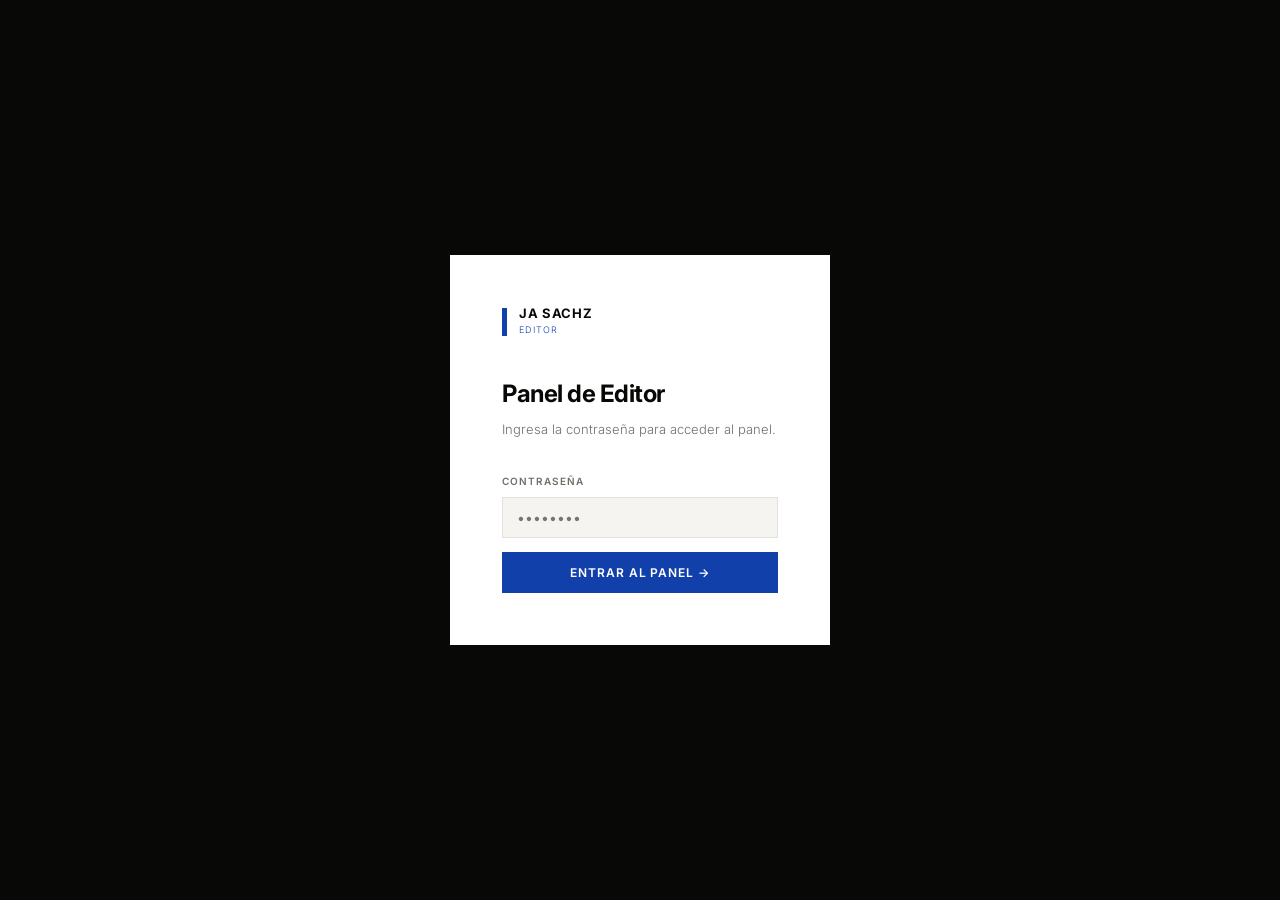
==== admin.html @ b1c32a7e "Fix pull-quote/excursus styles not applying: Quill's class attributor appends '-true' to the class n" ====
<!DOCTYPE html>
<html lang="es">
<head>
<meta charset="UTF-8"/>
<meta name="viewport" content="width=device-width, initial-scale=1.0"/>
<title>Editor — JA Sachz</title>
<link rel="icon" type="image/png" href="favicon.png"/>
<link rel="apple-touch-icon" href="favicon.png"/>
<link rel="preconnect" href="https://fonts.googleapis.com"/>
<link rel="preconnect" href="https://fonts.gstatic.com" crossorigin/>
<link href="https://fonts.googleapis.com/css2?family=Inter:wght@300;400;500;600;700;800&display=swap" rel="stylesheet"/>
<link href="https://cdn.quilljs.com/1.3.7/quill.snow.css" rel="stylesheet"/>
<style>
:root {
  --bg:#F5F4F0; --surface:#fff; --ink:#080806; --ink2:#2C2C28;
  --ink3:#706F68; --ink4:#AEADA6; --blue:#1240AB; --bluemid:#1A52CC;
  --bluepale:#EBF0FF; --amber:#D4820A; --amberpale:#FFF3DC;
  --red:#C41E3A; --rule:#E2E0D8; --ruled:#C8C6BC;
  --green:#1B7F3B; --greenpale:#E8F5E9;
}
*,*::before,*::after{box-sizing:border-box;margin:0;padding:0;}
body{background:var(--bg);color:var(--ink);font-family:'Inter','Arial',sans-serif;font-weight:300;line-height:1.65;overflow:hidden;height:100vh;}
.login-screen{position:fixed;inset:0;background:var(--ink);display:flex;align-items:center;justify-content:center;z-index:1000;}
.login-box{background:var(--surface);padding:52px;width:380px;}
.login-logo{display:flex;align-items:center;gap:12px;margin-bottom:36px;}
.login-lb{width:5px;height:28px;background:var(--blue);flex-shrink:0;}
.login-lm{font-weight:700;font-size:13px;letter-spacing:.05em;text-transform:uppercase;color:var(--ink);display:block;line-height:1;}
.login-ls{font-size:9px;letter-spacing:.14em;color:var(--blue);text-transform:uppercase;display:block;margin-top:3px;}
.login-h{font-size:24px;font-weight:700;letter-spacing:-.02em;margin-bottom:6px;}
.login-sub{font-size:13px;color:var(--ink3);margin-bottom:32px;}
.login-lbl{display:block;font-size:10px;font-weight:600;letter-spacing:.1em;text-transform:uppercase;color:var(--ink3);margin-bottom:8px;}
.login-inp{width:100%;padding:11px 14px;border:1px solid var(--rule);background:var(--bg);font-family:inherit;font-size:14px;color:var(--ink);outline:none;transition:border-color .2s;}
.login-inp:focus{border-color:var(--blue);background:var(--surface);}
.login-btn{width:100%;margin-top:14px;padding:13px;background:var(--blue);color:#fff;font-family:inherit;font-size:12px;font-weight:600;letter-spacing:.08em;text-transform:uppercase;border:none;cursor:pointer;transition:background .2s;}
.login-btn:hover{background:var(--bluemid);}
.login-err{color:var(--red);font-size:12px;margin-top:10px;display:none;}
.login-hint{font-size:11px;color:var(--ink4);margin-top:16px;text-align:center;}
nav{position:fixed;top:0;left:0;right:0;z-index:100;background:var(--surface);border-bottom:1px solid var(--rule);height:72px;display:flex;align-items:stretch;}
.nav-brand{display:flex;align-items:center;padding:0 20px;border-right:1px solid var(--rule);text-decoration:none;overflow:hidden;}
.nav-title{flex:1;display:flex;align-items:center;padding:0 24px;font-size:11px;font-weight:500;letter-spacing:.1em;text-transform:uppercase;color:var(--ink3);gap:10px;}
.nav-title::before{content:'';width:5px;height:5px;background:var(--amber);border-radius:50%;}
.nav-right{display:flex;align-items:center;padding:0 20px;gap:16px;border-left:1px solid var(--rule);}
.nav-back{font-size:11px;font-weight:500;letter-spacing:.06em;text-transform:uppercase;color:var(--ink3);text-decoration:none;transition:color .2s;}
.nav-back:hover{color:var(--blue);}
.app{display:flex;height:100vh;padding-top:72px;}
.sidebar{width:300px;flex-shrink:0;background:var(--surface);border-right:1px solid var(--rule);display:flex;flex-direction:column;overflow:hidden;transition:width .25s cubic-bezier(.16,1,.3,1);}
.sidebar.collapsed{width:0;border-right:none;}
.sidebar.collapsed *{opacity:0;pointer-events:none;}
.sb-toggle{display:flex;align-items:center;justify-content:center;width:28px;height:28px;border:1px solid var(--rule);background:var(--surface);cursor:pointer;font-size:13px;color:var(--ink3);transition:background .2s,color .2s;flex-shrink:0;border-radius:2px;}
.sb-toggle:hover{background:var(--bluepale);color:var(--blue);}
.sb-top{padding:16px 16px 0;border-bottom:1px solid var(--rule);}
.sb-new{width:100%;padding:10px;background:var(--blue);color:#fff;font-family:inherit;font-size:11px;font-weight:600;letter-spacing:.08em;text-transform:uppercase;border:none;cursor:pointer;transition:background .2s;margin-bottom:14px;}
.sb-new:hover{background:var(--bluemid);}
.sb-tabs{display:flex;margin-bottom:-1px;}
.sb-backfill{width:100%;margin-top:10px;padding:7px;background:transparent;color:var(--blue);font-family:inherit;font-size:10px;font-weight:600;letter-spacing:.07em;text-transform:uppercase;border:1px dashed var(--blue);cursor:pointer;transition:background .2s;}
.sb-tab{flex:1;padding:8px 0;font-size:10px;font-weight:600;letter-spacing:.06em;text-transform:uppercase;color:var(--ink4);background:none;border:none;border-bottom:2px solid transparent;cursor:pointer;transition:color .2s,border-color .2s;}
.sb-tab.on{color:var(--blue);border-color:var(--blue);}
.sb-list{flex:1;overflow-y:auto;padding:4px 0;}
.sb-empty{padding:40px 20px;text-align:center;font-size:12px;color:var(--ink4);line-height:1.7;}
.sb-empty strong{display:block;color:var(--ink3);margin-bottom:4px;}
.art-item{display:block;padding:12px 16px;border-bottom:1px solid var(--rule);cursor:pointer;transition:background .15s;border-left:3px solid transparent;}
.art-item:hover{background:var(--bg);}
.art-item.active{background:var(--bluepale);border-left-color:var(--blue);}
.ai-title{font-size:12px;font-weight:600;color:var(--ink);line-height:1.4;margin-bottom:6px;display:-webkit-box;-webkit-line-clamp:2;-webkit-box-orient:vertical;overflow:hidden;}
.ai-meta{display:flex;align-items:center;gap:6px;flex-wrap:wrap;}
.ai-disc{font-size:10px;color:var(--ink4);flex:1;min-width:0;overflow:hidden;text-overflow:ellipsis;white-space:nowrap;}
.ai-badge{font-size:9px;font-weight:600;letter-spacing:.06em;text-transform:uppercase;padding:2px 7px;flex-shrink:0;}
.ai-badge.pub{background:var(--greenpale);color:var(--green);}
.ai-badge.dra{background:var(--bg);color:var(--ink4);border:1px solid var(--rule);}
.editor-area{flex:1;overflow-y:auto;display:flex;flex-direction:column;}
.editor-empty{flex:1;display:flex;flex-direction:column;align-items:center;justify-content:center;color:var(--ink4);padding:40px;text-align:center;}
.editor-empty-icon{font-size:40px;margin-bottom:18px;opacity:.3;}
.editor-empty-t{font-size:17px;font-weight:700;color:var(--ink3);margin-bottom:8px;letter-spacing:-.01em;}
.editor-empty-d{font-size:13px;color:var(--ink4);max-width:300px;line-height:1.6;}
.editor-form{flex:1;display:flex;flex-direction:column;padding:36px 52px 0;max-width:860px;margin:0 auto;width:100%;}
.status-bar{display:flex;align-items:center;gap:10px;margin-bottom:28px;padding:10px 16px;background:var(--surface);border:1px solid var(--rule);}
.status-dot{width:7px;height:7px;border-radius:50%;flex-shrink:0;}
.status-dot.pub{background:var(--green);}
.status-dot.dra{background:var(--ink4);}
.status-txt{font-size:11px;font-weight:600;letter-spacing:.08em;text-transform:uppercase;color:var(--ink3);}
.status-date{font-size:11px;color:var(--ink4);margin-left:auto;}
.form-group{margin-bottom:18px;}
.form-label{display:block;font-size:10px;font-weight:600;letter-spacing:.1em;text-transform:uppercase;color:var(--ink3);margin-bottom:7px;}
.form-input{width:100%;padding:10px 14px;border:1px solid var(--rule);background:var(--bg);font-family:inherit;font-size:14px;color:var(--ink);outline:none;transition:border-color .2s,background .2s;}
.form-input:focus{border-color:var(--blue);background:var(--surface);}
.inp-title{font-size:24px;font-weight:700;padding:14px;letter-spacing:-.02em;}
.inp-subtitle{font-size:16px;}
.form-textarea{width:100%;padding:12px 14px;border:1px solid var(--rule);background:var(--bg);font-family:inherit;font-size:14px;color:var(--ink);outline:none;transition:border-color .2s,background .2s;resize:vertical;min-height:90px;line-height:1.65;}
.form-textarea:focus{border-color:var(--blue);background:var(--surface);}
.form-select{width:100%;padding:10px 14px;border:1px solid var(--rule);background:var(--bg);font-family:inherit;font-size:14px;color:var(--ink);outline:none;transition:border-color .2s;cursor:pointer;appearance:none;background-image:url("data:image/svg+xml,%3Csvg xmlns='http://www.w3.org/2000/svg' width='10' height='6' viewBox='0 0 10 6'%3E%3Cpath d='M1 1l4 4 4-4' stroke='%23AEADA6' stroke-width='1.5' fill='none' stroke-linecap='round'/%3E%3C/svg%3E");background-repeat:no-repeat;background-position:right 14px center;padding-right:36px;}
.form-select:focus{border-color:var(--blue);background-color:var(--surface);}
.form-row{display:grid;grid-template-columns:1fr 1fr;gap:14px;}
.form-row-3{display:grid;grid-template-columns:1fr 1fr 140px;gap:14px;}
.form-divider{height:1px;background:var(--rule);margin:24px 0;}
.form-sec-label{font-size:10px;font-weight:600;letter-spacing:.15em;text-transform:uppercase;color:var(--ink4);margin-bottom:14px;display:flex;align-items:center;gap:12px;}
.form-sec-label::after{content:'';flex:1;height:1px;background:var(--rule);}
.quill-wrap{border:1px solid var(--rule);background:var(--surface);}
.quill-wrap .ql-toolbar{border:none;border-bottom:1px solid var(--rule);background:var(--bg);position:sticky;top:0;z-index:10;}
.quill-wrap .ql-container{border:none;font-family:'Inter','Arial',sans-serif;}
.quill-wrap .ql-editor{min-height:380px;font-size:15px;line-height:1.75;padding:24px 28px;color:var(--ink);font-family:'Inter','Arial',sans-serif;font-weight:300;}
.quill-wrap .ql-editor.ql-blank::before{color:var(--ink4);font-style:normal;font-size:15px;}
.quill-wrap .ql-editor h2{font-size:20px;font-weight:700;margin:24px 0 12px;}
.quill-wrap .ql-editor h3{font-size:17px;font-weight:600;margin:20px 0 10px;}
.quill-wrap .ql-editor blockquote{border-left:3px solid var(--blue);padding:10px 18px;margin:20px 0;background:var(--bluepale);color:var(--ink2);font-style:italic;}
.quill-wrap .ql-editor a{color:var(--blue);}
.quill-wrap .ql-editor p{margin-bottom:10px;}
.quill-extra-tools{display:flex;align-items:center;gap:10px;flex-wrap:wrap;margin-bottom:10px;}
.qxt-btn{padding:8px 16px;background:transparent;color:#6B4E8B;font-family:inherit;font-size:11.5px;font-weight:600;letter-spacing:.04em;border:1px solid #6B4E8B;cursor:pointer;border-radius:3px;transition:all .2s;}
.qxt-btn:hover{background:#6B4E8B;color:#fff;}
.qxt-btn.is-active{background:#6B4E8B;color:#fff;}
.qxt-hint{font-size:11px;color:var(--ink4);}
.quill-wrap .ql-editor p.ql-pullquote-true{border-left:3px solid #C9A84C;background:#FBF6E8;padding:14px 20px;margin:18px 0 0;font-size:17px;font-style:italic;color:#1C1C1C;}
.quill-wrap .ql-editor p.ql-pullquote-true + p.ql-pullquote-true{border-top:none;margin-top:0;margin-bottom:18px;padding-top:0;font-size:12.5px;font-style:normal;font-weight:600;letter-spacing:.03em;color:#6B4E8B;opacity:.85;}
.quill-wrap .ql-editor p.ql-factbox-true{position:relative;border:1px solid #6B4E8B;border-top-width:2px;background:#F3EEF8;padding:32px 20px 16px;margin:22px 0;border-radius:4px;font-size:14.5px;line-height:1.7;color:#2B1F38;font-family:Georgia,serif;}
.quill-wrap .ql-editor p.ql-factbox-true::before{content:'θ Excursus';position:absolute;left:18px;top:9px;font-size:10.5px;font-weight:700;letter-spacing:.14em;text-transform:uppercase;color:#6B4E8B;font-family:Arial,sans-serif;}
.feat-check{display:flex;align-items:center;gap:10px;cursor:pointer;margin-top:14px;padding:12px 14px;border:1px solid var(--rule);background:var(--surface);}
.feat-check input{width:15px;height:15px;accent-color:var(--blue);cursor:pointer;flex-shrink:0;}
.feat-check-txt{font-size:12px;color:var(--ink3);line-height:1.4;}
.feat-check-txt strong{font-weight:600;color:var(--ink);display:block;}
.editor-actions{position:sticky;bottom:0;background:var(--surface);border-top:1px solid var(--rule);padding:14px 52px;display:flex;align-items:center;gap:10px;margin:24px -52px 0;}
.btn-pub{padding:10px 22px;background:var(--blue);color:#fff;font-family:inherit;font-size:11px;font-weight:600;letter-spacing:.08em;text-transform:uppercase;border:none;cursor:pointer;transition:background .2s;}
.btn-pub:hover{background:var(--bluemid);}
.btn-pub.is-pub{background:var(--green);}
.btn-pub.is-pub:hover{background:#156A30;}
.btn-pub:disabled,.btn-draft:disabled,.btn-del:disabled{opacity:.5;cursor:not-allowed;}
.btn-draft{padding:10px 22px;background:transparent;color:var(--ink2);font-family:inherit;font-size:11px;font-weight:600;letter-spacing:.08em;text-transform:uppercase;border:1px solid var(--rule);cursor:pointer;transition:all .2s;}
.btn-draft:hover{border-color:var(--blue);color:var(--blue);}
.btn-prev{padding:10px 22px;background:transparent;color:var(--ink3);font-family:inherit;font-size:11px;font-weight:500;letter-spacing:.06em;text-transform:uppercase;border:1px solid var(--rule);cursor:pointer;transition:all .2s;text-decoration:none;display:inline-flex;align-items:center;}
.btn-prev:hover{border-color:var(--ink3);color:var(--ink);}
.btn-del{padding:10px 22px;background:transparent;color:var(--red);font-family:inherit;font-size:11px;font-weight:600;letter-spacing:.06em;text-transform:uppercase;border:1px solid transparent;cursor:pointer;transition:all .2s;margin-left:auto;}
.btn-del:hover{border-color:var(--red);background:#FFF5F5;}
.btn-social{padding:10px 22px;background:transparent;color:#C4A96A;font-family:inherit;font-size:11px;font-weight:600;letter-spacing:.06em;text-transform:uppercase;border:1px solid #C4A96A;cursor:pointer;transition:all .2s;}
.btn-social:hover{background:#C4A96A;color:#111;}
/* social modal */
.social-overlay{position:fixed;inset:0;background:rgba(0,0,0,.7);z-index:2000;display:flex;align-items:center;justify-content:center;}
.social-modal{background:#1A1A1A;width:680px;max-width:96vw;max-height:90vh;overflow-y:auto;padding:36px;}
.social-modal h3{font-size:13px;font-weight:700;letter-spacing:.12em;text-transform:uppercase;color:#C4A96A;margin-bottom:24px;}
.social-formats{display:grid;grid-template-columns:1fr 1fr 1fr;gap:12px;margin-bottom:24px;}
.social-fmt{display:flex;flex-direction:column;align-items:center;gap:8px;padding:16px;border:1px solid #333;cursor:pointer;transition:border-color .2s;}
.social-fmt:hover{border-color:#C4A96A;}
.social-fmt-icon{width:48px;height:32px;background:#111;border:1px solid #444;display:flex;align-items:center;justify-content:center;font-size:9px;color:#888;letter-spacing:.05em;}
.social-fmt-icon.sq{width:32px;height:32px;}
.social-fmt-icon.st{width:18px;height:32px;}
.social-fmt-label{font-size:10px;font-weight:600;letter-spacing:.08em;text-transform:uppercase;color:#888;}
.social-preview{width:100%;aspect-ratio:1200/630;background:#111;margin-bottom:16px;position:relative;overflow:hidden;}
.social-preview canvas{width:100%;height:100%;}
.social-dl-row{display:flex;gap:10px;}
.social-dl{flex:1;padding:11px;background:#C4A96A;color:#111;font-family:inherit;font-size:11px;font-weight:700;letter-spacing:.08em;text-transform:uppercase;border:none;cursor:pointer;transition:background .2s;}
.social-dl:hover{background:#D4B97A;}
.social-close{padding:11px 22px;background:transparent;color:#888;font-family:inherit;font-size:11px;font-weight:600;letter-spacing:.06em;text-transform:uppercase;border:1px solid #333;cursor:pointer;transition:all .2s;}
.social-close:hover{border-color:#888;color:#fff;}
.toast{position:fixed;bottom:90px;left:50%;transform:translateX(-50%) translateY(10px);background:var(--ink2);color:#fff;padding:10px 22px;font-size:11px;font-weight:600;letter-spacing:.08em;text-transform:uppercase;opacity:0;transition:all .25s cubic-bezier(.16,1,.3,1);z-index:999;pointer-events:none;white-space:nowrap;}
.toast.show{opacity:1;transform:translateX(-50%) translateY(0);}
.toast.ok{background:var(--green);}
::-webkit-scrollbar{width:5px;}
::-webkit-scrollbar-track{background:transparent;}
::-webkit-scrollbar-thumb{background:var(--rule);}
</style>
</head>
<body>

<div class="login-screen" id="loginScreen">
  <div class="login-box">
    <div class="login-logo">
      <div class="login-lb"></div>
      <div><span class="login-lm">JA Sachz</span><span class="login-ls">Editor</span></div>
    </div>
    <h2 class="login-h">Panel de Editor</h2>
    <p class="login-sub">Ingresa la contraseña para acceder al panel.</p>
    <label class="login-lbl" for="passInp">Contraseña</label>
    <input class="login-inp" type="password" id="passInp" placeholder="••••••••" onkeydown="if(event.key==='Enter')doLogin()"/>
    <button class="login-btn" onclick="doLogin()">Entrar al Panel →</button>
    <div class="login-err" id="loginErr">Contraseña incorrecta. Intenta de nuevo.</div>
  </div>
</div>

<div id="mainApp" style="display:none;">
  <nav>
    <a class="nav-brand" href="index.html" style="font-family:'Inter','Arial',sans-serif;font-weight:700;font-size:18px;letter-spacing:-.01em;color:var(--ink);padding:0 24px;">
      JA Sachz
    </a>
    <div class="nav-title">Panel de Editor</div>
    <div class="nav-right">
      <button class="sb-toggle" id="sbToggle" onclick="toggleSidebar()" title="Mostrar/ocultar panel">☰</button>
      <a href="index.html" class="nav-back">← Ver sitio</a>
    </div>
  </nav>

  <div class="app">
    <div class="sidebar">
      <div class="sb-top">
        <button class="sb-new" onclick="newArticle()">+ Nuevo Artículo</button>
        <div class="sb-tabs">
          <button class="sb-tab on" onclick="filterList('all',this)">Todos</button>
          <button class="sb-tab" onclick="filterList('pub',this)">Publicados</button>
          <button class="sb-tab" onclick="filterList('dra',this)">Borradores</button>
        </div>
        <button class="sb-backfill" id="btnBackfill" onclick="backfillCodes()" title="Genera códigos para artículos que aún no tienen uno" style="display:none">Asignar IDs faltantes</button>
      </div>
      <div class="sb-list" id="artList"></div>
    </div>

    <div class="editor-area" id="editorArea">
      <div class="editor-empty" id="editorEmpty">
        <div class="editor-empty-icon">✦</div>
        <div class="editor-empty-t">Listo para escribir</div>
        <div class="editor-empty-d">Crea un nuevo artículo o selecciona uno de la lista para editarlo.</div>
      </div>

      <div class="editor-form" id="editorForm" style="display:none;">
        <div class="status-bar">
          <div class="status-dot dra" id="sDot"></div>
          <span class="status-txt" id="sTxt">Borrador</span>
          <span class="status-date" id="sDate"></span>
        </div>

        <div class="form-group">
          <label class="form-label">Título *</label>
          <input class="form-input inp-title" type="text" id="fTitle" placeholder="El título principal del artículo..."/>
        </div>
        <div class="form-group">
          <label class="form-label">Subtítulo / Bajada</label>
          <input class="form-input inp-subtitle" type="text" id="fSubtitle" placeholder="Una frase que acompaña y expande el título..."/>
        </div>

        <div class="form-row">
          <div class="form-group" style="margin-bottom:0">
            <label class="form-label">Autor</label>
            <input class="form-input" type="text" id="fAuthor" placeholder="Nombre del autor"/>
          </div>
          <div class="form-group" style="margin-bottom:0">
            <label class="form-label">Cargo / Institución</label>
            <input class="form-input" type="text" id="fAuthorTitle" placeholder="Ej. Escritor, JA Sachz"/>
          </div>
        </div>

        <div class="form-row-3" style="margin-top:14px;">
          <div class="form-group" style="margin-bottom:0">
            <label class="form-label">Categoría</label>
            <input class="form-input" type="text" id="fDisc" list="fDiscList" placeholder="Ej. Dogmática, Estoicismo, Bioética..."/>
            <datalist id="fDiscList"></datalist>
          </div>
          <div class="form-group" style="margin-bottom:0">
            <label class="form-label">Etiquetas</label>
            <input class="form-input" type="text" id="fTags" placeholder="Ej. Dios, Trinidad, Fe"/>
          </div>
          <div class="form-group" style="margin-bottom:0">
            <label class="form-label">Lectura</label>
            <input class="form-input" type="text" id="fTime" placeholder="Auto" readonly style="background:var(--bg);color:var(--ink3);cursor:default;" title="Se calcula automáticamente según el contenido"/>
          </div>
        </div>
        <div class="form-group" style="margin-top:10px;">
          <label class="form-label">Código de artículo</label>
          <input class="form-input" type="text" id="fCode" readonly
            style="background:var(--bg);color:var(--ink3);cursor:default;font-family:monospace;letter-spacing:.06em;font-size:12px;"
            placeholder="Se genera automáticamente al guardar"/>
        </div>

        <div class="form-group" style="margin-top:10px;">
          <label class="form-label">Imagen de portada (URL)</label>
          <input class="form-input" type="text" id="fCover" placeholder="https://..."/>
        </div>

        <div class="form-divider"></div>
        <div class="form-sec-label">Resumen / Abstract</div>
        <div class="form-group">
          <label class="form-label">Resumen</label>
          <textarea class="form-textarea" id="fAbstract" rows="4" placeholder="2-4 oraciones que capturan la esencia del artículo. Aparece en la portada y al inicio del artículo..."></textarea>
        </div>

        <div class="form-divider"></div>
        <div class="form-sec-label">Contenido del artículo</div>
        <div class="form-group">
          <div class="quill-extra-tools">
            <button type="button" class="qxt-btn" id="qxtQuoteBtn" onclick="applyPullQuote()">❝ Cita destacada</button>
            <button type="button" class="qxt-btn" id="qxtFactBtn" onclick="applyFactBox()">θ Excursus</button>
            <span class="qxt-hint">Selecciona el texto y, si quieres, la línea siguiente con el autor o la fuente, antes de pulsar.</span>
          </div>
          <div class="quill-wrap"><div id="quillEditor"></div></div>
        </div>

        <label class="feat-check">
          <input type="checkbox" id="fFeatured"/>
          <div class="feat-check-txt">
            <strong>Artículo destacado</strong>
            Aparece en la posición principal de la portada.
          </div>
        </label>

        <div class="editor-actions">
          <button class="btn-pub" id="btnPub" onclick="togglePublish()">Publicar artículo</button>
          <button class="btn-draft" onclick="saveDraft()">Guardar borrador</button>
          <a class="btn-prev" id="btnPrev" href="#" target="_blank">Ver artículo →</a>
          <button class="btn-social" onclick="openSocialModal()">Imagen social ↗</button>
          <button class="btn-del" onclick="deleteArticle()">Eliminar</button>
        </div>
      </div>
    </div>
  </div>
</div>

<div class="toast" id="toast"></div>

<!-- Social Image Modal -->
<div class="social-overlay" id="socialOverlay" style="display:none" onclick="if(event.target===this)closeSocialModal()">
  <div class="social-modal">
    <h3>Generar imagen para redes sociales</h3>
    <div class="social-formats">
      <div class="social-fmt" onclick="setSocialFmt('landscape')" id="fmt-landscape" style="border-color:#C4A96A">
        <div class="social-fmt-icon">1200×630</div>
        <div class="social-fmt-label">Twitter / OG</div>
      </div>
      <div class="social-fmt" onclick="setSocialFmt('square')" id="fmt-square">
        <div class="social-fmt-icon sq">1080×1080</div>
        <div class="social-fmt-label">Instagram</div>
      </div>
      <div class="social-fmt" onclick="setSocialFmt('story')" id="fmt-story">
        <div class="social-fmt-icon st">1080×1920</div>
        <div class="social-fmt-label">Stories</div>
      </div>
    </div>
    <canvas id="socialCanvas" style="width:100%;display:block;margin-bottom:16px;"></canvas>
    <div class="social-dl-row">
      <button class="social-dl" onclick="downloadSocial()">↓ Descargar imagen</button>
      <button class="social-close" onclick="closeSocialModal()">Cerrar</button>
    </div>
  </div>
</div>

<script src="https://cdn.quilljs.com/1.3.7/quill.min.js"></script>
<script>
const PASS   = 'As246810';
const SB_URL = 'https://xduylfmrmxqnbtpyyjvb.supabase.co';
const SB_KEY = 'sb_publishable_SySQb0TjyYmE8qZ8TD2CXw_z8rQG-65';
const HDR    = {'apikey':SB_KEY,'Authorization':'Bearer '+SB_KEY,'Content-Type':'application/json','Prefer':'return=minimal'};

// AUTH
function doLogin(){
  if(document.getElementById('passInp').value===PASS){
    sessionStorage.setItem('nit_ok','1');
    document.getElementById('loginScreen').style.display='none';
    document.getElementById('mainApp').style.display='block';
    initApp();
  } else {
    document.getElementById('loginErr').style.display='block';
    document.getElementById('passInp').value='';
    document.getElementById('passInp').focus();
  }
}
if(sessionStorage.getItem('nit_ok')==='1'){
  document.getElementById('loginScreen').style.display='none';
  document.getElementById('mainApp').style.display='block';
}

// SUPABASE
async function sbGetAll(){
  const r=await fetch(SB_URL+'/rest/v1/articles?order=updated_at.desc',{headers:HDR});
  if(!r.ok) throw new Error('Error '+r.status+': '+(await r.text()));
  return r.json();
}
async function sbInsert(row){
  const r=await fetch(SB_URL+'/rest/v1/articles',{method:'POST',headers:HDR,body:JSON.stringify(row)});
  if(!r.ok) throw new Error('Error '+r.status+': '+(await r.text()));
}
async function sbUpdate(id,row){
  const r=await fetch(SB_URL+'/rest/v1/articles?id=eq.'+encodeURIComponent(id),{method:'PATCH',headers:HDR,body:JSON.stringify(row)});
  if(!r.ok) throw new Error('Error '+r.status+': '+(await r.text()));
}
async function sbDelete(id){
  const r=await fetch(SB_URL+'/rest/v1/articles?id=eq.'+encodeURIComponent(id),{method:'DELETE',headers:HDR});
  if(!r.ok) throw new Error('Error '+r.status+': '+(await r.text()));
}

// DISCIPLINE → CODE (se genera a partir del texto libre, no de una lista fija)
function discCode(disc){
  if(!disc) return 'GN';
  const words=disc.trim().toUpperCase().normalize('NFD').replace(/[̀-ͯ]/g,'').split(/\s+/).filter(Boolean);
  if(words.length>=2) return (words[0][0]||'')+(words[1][0]||'');
  return (words[0]||'GN').slice(0,2).padEnd(2,'X');
}

function generateArticleCode(disc){
  const dc=discCode(disc);
  const year=new Date().getFullYear();
  const prefix=`JAS-${dc}-${year}-`;
  const nums=cache
    .filter(a=>a.articleCode&&a.articleCode.startsWith(prefix))
    .map(a=>parseInt(a.articleCode.slice(prefix.length),10))
    .filter(n=>!isNaN(n));
  const next=nums.length?Math.max(...nums)+1:1;
  return prefix+String(next).padStart(3,'0');
}

// MAPPING
function toDb(a){
  const row={id:a.id,title:a.title||null,subtitle:a.subtitle||null,abstract:a.abstract||null,
    author:a.author||null,author_title:a.authorTitle||null,discipline:a.discipline||null,
    tags:a.tags||[],read_time:a.readTime||null,content:a.content||null,
    article_code:a.articleCode||null,
    featured:!!a.featured,published:!!a.published,published_at:a.publishedAt||null,
    created_at:a.createdAt||new Date().toISOString(),updated_at:new Date().toISOString()};
  if(a.coverImage)row.cover_image=a.coverImage;  // solo si la columna existe y hay valor
  return row;
}
function fromDb(r){
  return{id:r.id,title:r.title||'',subtitle:r.subtitle||'',abstract:r.abstract||'',
    author:r.author||'',authorTitle:r.author_title||'',discipline:r.discipline||'',
    tags:r.tags||[],readTime:r.read_time||'',content:r.content||'',
    articleCode:r.article_code||'',coverImage:r.cover_image||'',
    featured:!!r.featured,published:!!r.published,publishedAt:r.published_at,
    createdAt:r.created_at,updatedAt:r.updated_at};
}

// STATE
let curId=null, curFilt='all', quill=null, cache=[];

// INIT
const Parchment=Quill.import('parchment');
const PullQuoteAttr=new Parchment.Attributor.Class('pullquote','ql-pullquote',{scope:Parchment.Scope.BLOCK});
const FactBoxAttr=new Parchment.Attributor.Class('factbox','ql-factbox',{scope:Parchment.Scope.BLOCK});
Quill.register(PullQuoteAttr,true);
Quill.register(FactBoxAttr,true);

async function initApp(){
  quill=new Quill('#quillEditor',{theme:'snow',
    placeholder:'Escribe el contenido completo del artículo aquí...',
    modules:{toolbar:[[{header:[2,3,4,false]}],['bold','italic','underline'],
      [{background:['#FCE588','#FFD6A5','#C9F2C7','#C9E4FF',false]}],
      ['blockquote'],[{list:'ordered'},{list:'bullet'}],['link'],['clean']]}});
  quill.on('text-change',()=>{
    const words=quill.getText().trim().split(/\s+/).filter(w=>w.length>0).length;
    const mins=Math.max(1,Math.round(words/200));
    document.getElementById('fTime').value=words<10?'':mins+' min lectura';
  });
  quill.on('selection-change',range=>{
    if(!range) return;
    const fmt=quill.getFormat(range);
    document.getElementById('qxtQuoteBtn').classList.toggle('is-active',!!fmt.pullquote);
    document.getElementById('qxtFactBtn').classList.toggle('is-active',!!fmt.factbox);
  });
  await reloadList();
}
function applyPullQuote(){
  const range=quill.getSelection(true);
  if(!range) return;
  const fmt=quill.getFormat(range);
  const turningOn=!fmt.pullquote;
  quill.formatLine(range.index,range.length||1,{pullquote:turningOn,factbox:false});
  document.getElementById('qxtQuoteBtn').classList.toggle('is-active',turningOn);
  document.getElementById('qxtFactBtn').classList.remove('is-active');
}
function applyFactBox(){
  const range=quill.getSelection(true);
  if(!range) return;
  const fmt=quill.getFormat(range);
  const turningOn=!fmt.factbox;
  quill.formatLine(range.index,range.length||1,{factbox:turningOn,pullquote:false});
  document.getElementById('qxtFactBtn').classList.toggle('is-active',turningOn);
  document.getElementById('qxtQuoteBtn').classList.remove('is-active');
}
if(sessionStorage.getItem('nit_ok')==='1') initApp();

// LIST
async function reloadList(){
  const el=document.getElementById('artList');
  el.innerHTML='<div class="sb-empty"><strong>Cargando...</strong></div>';
  try{cache=(await sbGetAll()).map(fromDb);renderList();}
  catch(e){el.innerHTML='<div class="sb-empty"><strong>Error de conexión</strong><br>'+esc(e.message)+'</div>';}
}
function renderList(){
  let arts=cache;
  if(curFilt==='pub') arts=arts.filter(a=>a.published);
  if(curFilt==='dra') arts=arts.filter(a=>!a.published);
  const el=document.getElementById('artList');
  // Show backfill button if any article is missing a code
  const hasMissing=cache.some(a=>!a.articleCode);
  const btn=document.getElementById('btnBackfill');
  if(btn) btn.style.display=hasMissing?'block':'none';
  if(!arts.length){
    el.innerHTML='<div class="sb-empty"><strong>Sin artículos'+(curFilt!=='all'?' aquí':'')+'</strong>'+(curFilt==='all'?'Crea tu primer artículo arriba.':'Cambia el filtro.')+'</div>';
    return;
  }
  el.innerHTML=arts.map(a=>'<div class="art-item'+(curId===a.id?' active':'')+'" onclick="loadArt(\''+esc(a.id)+'\')"><div class="ai-title">'+esc(a.title||'Sin título')+'</div><div class="ai-meta"><span class="ai-disc">'+esc(a.discipline||'Sin disciplina')+'</span><span class="ai-badge '+(a.published?'pub':'dra')+'">'+(a.published?'Publicado':'Borrador')+'</span></div></div>').join('');
  updateDiscList();
}
function updateDiscList(){
  const discs=[...new Set(cache.map(a=>a.discipline).filter(Boolean))].sort();
  document.getElementById('fDiscList').innerHTML=discs.map(d=>'<option value="'+esc(d)+'">').join('');
}
function filterList(f,btn){
  curFilt=f;
  document.querySelectorAll('.sb-tab').forEach(t=>t.classList.remove('on'));
  btn.classList.add('on');
  renderList();
}

// FORM
function newArticle(){
  curId=null;clearForm();
  document.getElementById('editorEmpty').style.display='none';
  document.getElementById('editorForm').style.display='flex';
  document.getElementById('editorForm').style.flexDirection='column';
  renderList();
  document.getElementById('editorArea').scrollTop=0;
  document.getElementById('fTitle').focus();
}
function clearForm(){
  ['fTitle','fSubtitle','fAuthor','fAuthorTitle','fTags','fTime','fCode','fCover','fAbstract'].forEach(id=>document.getElementById(id).value='');
  document.getElementById('fDisc').value='';
  document.getElementById('fFeatured').checked=false;
  if(quill) quill.setContents([],'silent');
  setStatus(false,null);
  document.getElementById('btnPub').textContent='Publicar artículo';
  document.getElementById('btnPub').classList.remove('is-pub');
  document.getElementById('btnPrev').href='#';
}
function loadArt(id){
  const a=cache.find(x=>x.id===id);if(!a)return;
  curId=id;
  document.getElementById('editorEmpty').style.display='none';
  document.getElementById('editorForm').style.display='flex';
  document.getElementById('editorForm').style.flexDirection='column';
  document.getElementById('fTitle').value=a.title;
  document.getElementById('fSubtitle').value=a.subtitle;
  document.getElementById('fAuthor').value=a.author;
  document.getElementById('fAuthorTitle').value=a.authorTitle;
  document.getElementById('fDisc').value=a.discipline;
  document.getElementById('fTags').value=(a.tags||[]).join(', ');
  document.getElementById('fTime').value=a.readTime;
  document.getElementById('fCode').value=a.articleCode||'';
  document.getElementById('fCover').value=a.coverImage||'';
  document.getElementById('fAbstract').value=a.abstract;
  document.getElementById('fFeatured').checked=a.featured;
  if(quill){
    const delta=quill.clipboard.convert(a.content||'');
    quill.setContents(delta,'silent');
  }
  setStatus(a.published,a.updatedAt);
  document.getElementById('btnPub').textContent=a.published?'✓ Publicado':'Publicar artículo';
  document.getElementById('btnPub').classList.toggle('is-pub',a.published);
  document.getElementById('btnPrev').href='article.html?id='+id;
  renderList();
  document.getElementById('editorArea').scrollTop=0;
}
function setStatus(pub,date){
  document.getElementById('sDot').className='status-dot '+(pub?'pub':'dra');
  document.getElementById('sTxt').textContent=pub?'Publicado':'Borrador';
  document.getElementById('sDate').textContent=date?'Guardado '+fmtDate(date):'';
}

// BUILD
function buildData(published,articleCode){
  const ex=cache.find(a=>a.id===curId);
  return{id:curId||genId(),
    title:document.getElementById('fTitle').value.trim(),
    subtitle:document.getElementById('fSubtitle').value.trim(),
    author:document.getElementById('fAuthor').value.trim(),
    authorTitle:document.getElementById('fAuthorTitle').value.trim(),
    discipline:document.getElementById('fDisc').value,
    tags:document.getElementById('fTags').value.split(',').map(t=>t.trim()).filter(Boolean),
    readTime:document.getElementById('fTime').value.trim(),
    coverImage:document.getElementById('fCover').value.trim(),
    abstract:document.getElementById('fAbstract').value.trim(),
    content:quill?quill.root.innerHTML:'',
    articleCode:ex?.articleCode||articleCode||null,
    featured:document.getElementById('fFeatured').checked,
    published:published,
    publishedAt:published?(ex?.publishedAt||new Date().toISOString()):null,
    createdAt:ex?.createdAt||new Date().toISOString(),
    updatedAt:new Date().toISOString()};
}

// SAVE DRAFT
async function saveDraft(){
  if(!validate())return;
  const ex=cache.find(a=>a.id===curId);
  let code=ex?.articleCode||null;
  if(!code) code=generateArticleCode(document.getElementById('fDisc').value);
  const art=buildData(ex?.published||false,code);
  const isNew=!curId;
  if(!curId) curId=art.id;
  setBusy(true);
  try{
    if(isNew) await sbInsert(toDb(art)); else await sbUpdate(art.id,toDb(art));
    updateCache(art);
    setStatus(art.published,art.updatedAt);
    document.getElementById('btnPrev').href='article.html?id='+curId;
    document.getElementById('fCode').value=art.articleCode||'';
    renderList();
    toast('Borrador guardado',true);
  }catch(e){toast('Error: '+e.message);}
  finally{setBusy(false);}
}

// PUBLISH
async function togglePublish(){
  if(!validate())return;
  if(!document.getElementById('fAbstract').value.trim()){
    if(!confirm('Este artículo no tiene resumen.\n¿Publicar de todas formas?')){
      document.getElementById('fAbstract').focus();return;
    }
  }
  const ex=cache.find(a=>a.id===curId);
  let code=ex?.articleCode||null;
  if(!code) code=generateArticleCode(document.getElementById('fDisc').value);
  const art=buildData(!(ex?.published||false),code);
  const isNew=!curId;
  if(!curId) curId=art.id;
  setBusy(true);
  try{
    if(isNew) await sbInsert(toDb(art)); else await sbUpdate(art.id,toDb(art));
    updateCache(art);
    setStatus(art.published,art.updatedAt);
    document.getElementById('btnPrev').href='article.html?id='+curId;
    document.getElementById('fCode').value=art.articleCode||'';
    document.getElementById('btnPub').textContent=art.published?'✓ Publicado':'Publicar artículo';
    document.getElementById('btnPub').classList.toggle('is-pub',art.published);
    toast(art.published?'¡Artículo publicado!':'Artículo despublicado',art.published);
    renderList();
  }catch(e){toast('Error: '+e.message);}
  finally{setBusy(false);}
}

// DELETE
async function deleteArticle(){
  if(!curId)return;
  const title=cache.find(a=>a.id===curId)?.title||'este artículo';
  if(!confirm('¿Eliminar "'+title+'"?\n\nEsta acción no se puede deshacer.'))return;
  setBusy(true);
  try{
    await sbDelete(curId);
    cache=cache.filter(a=>a.id!==curId);
    curId=null;
    document.getElementById('editorEmpty').style.display='flex';
    document.getElementById('editorForm').style.display='none';
    renderList();
    toast('Artículo eliminado');
  }catch(e){toast('Error: '+e.message);}
  setBusy(false);
}

// BACKFILL CODES
async function backfillCodes(){
  const missing=cache
    .filter(a=>!a.articleCode)
    .sort((a,b)=>new Date(a.createdAt)-new Date(b.createdAt));
  if(!missing.length){toast('Todos los artículos ya tienen código',true);return;}
  setBusy(true);
  let count=0;
  try{
    for(const a of missing){
      const code=generateArticleCode(a.discipline||'');
      a.articleCode=code; // update cache in-place so next iteration sees it
      await fetch(SB_URL+'/rest/v1/articles?id=eq.'+encodeURIComponent(a.id),
        {method:'PATCH',headers:HDR,body:JSON.stringify({article_code:code})});
      count++;
    }
    toast(count+' código(s) asignado(s)',true);
    renderList();
    if(curId){
      const cur=cache.find(a=>a.id===curId);
      if(cur) document.getElementById('fCode').value=cur.articleCode||'';
    }
  }catch(e){toast('Error: '+e.message);}
  finally{setBusy(false);}
}

// UTILS
function updateCache(art){
  const i=cache.findIndex(a=>a.id===art.id);
  if(i>=0) cache[i]=art; else cache.unshift(art);
}
function validate(){
  if(!document.getElementById('fTitle').value.trim()){
    toast('El artículo necesita un título');
    document.getElementById('fTitle').focus();
    return false;
  }
  return true;
}
function setBusy(on){
  document.querySelectorAll('.btn-pub,.btn-draft,.btn-del').forEach(b=>b.disabled=on);
}
function toast(msg,ok){
  const el=document.getElementById('toast');
  el.textContent=msg;
  el.className='toast show'+(ok?' ok':'');
  setTimeout(()=>el.className='toast',2800);
}
function toggleSidebar(){
  const sb=document.querySelector('.sidebar');
  const btn=document.getElementById('sbToggle');
  const collapsed=sb.classList.toggle('collapsed');
  btn.textContent=collapsed?'▶':'☰';
  btn.title=collapsed?'Mostrar panel':'Ocultar panel';
}
function esc(s){return String(s||'').replace(/&/g,'&amp;').replace(/</g,'&lt;').replace(/>/g,'&gt;').replace(/"/g,'&quot;');}
function genId(){return Date.now().toString(36)+Math.random().toString(36).slice(2,7);}
function fmtDate(iso){
  if(!iso)return'';
  try{return new Date(iso).toLocaleDateString('es-MX',{day:'numeric',month:'short',year:'2-digit'});}
  catch{return'';}
}

// SOCIAL IMAGE GENERATOR
let socialFmt='landscape';
const SOCIAL_SIZES={landscape:[1200,630],square:[1080,1080],story:[1080,1920]};

function openSocialModal(){
  if(!curId&&!document.getElementById('fTitle').value.trim()){toast('Escribe un título primero');return;}
  document.getElementById('socialOverlay').style.display='flex';
  setSocialFmt('landscape');
}
function closeSocialModal(){
  document.getElementById('socialOverlay').style.display='none';
}
function setSocialFmt(fmt){
  socialFmt=fmt;
  ['landscape','square','story'].forEach(f=>{
    document.getElementById('fmt-'+f).style.borderColor=f===fmt?'#C4A96A':'#333';
  });
  drawSocialCanvas();
}

function hashStr(s){
  let h=0;
  for(let i=0;i<s.length;i++){ h=(h*31+s.charCodeAt(i))|0; }
  return Math.abs(h);
}
const ACCENT_PALETTES=['#C4A96A','#8C6BAD','#4FA876','#5BA8C9','#D46A8C','#E0A458'];

function drawSocialCanvas(){
  const [W,H]=SOCIAL_SIZES[socialFmt];
  const canvas=document.getElementById('socialCanvas');
  canvas.width=W; canvas.height=H;
  const ctx=canvas.getContext('2d');

  const PAD=W*0.1;
  const isStory=socialFmt==='story';
  const title=document.getElementById('fTitle').value.trim()||'Sin título';
  const subtitle=document.getElementById('fSubtitle').value.trim()||'';
  const disc=document.getElementById('fDisc').value||'';
  const accent=ACCENT_PALETTES[hashStr(title)%ACCENT_PALETTES.length];

  // Background: off-white / cream
  ctx.fillStyle='#F7F4EE';
  ctx.fillRect(0,0,W,H);

  // Left accent border bar
  ctx.fillStyle=accent;
  ctx.fillRect(0,0,W*0.012,H);

  // Top margin rule (full width, after bar)
  ctx.fillStyle='#E0D9CC';
  ctx.fillRect(W*0.012,H*0.08,W-W*0.012,1);

  // — Discipline tag —
  const discY=H*(isStory?0.18:0.22);
  if(disc){
    const tagX=PAD+W*0.015;
    const tagFs=W*0.013;
    ctx.font=`700 ${tagFs}px Arial,sans-serif`;
    const tagW=ctx.measureText(disc.toUpperCase()).width+tagFs*1.4;
    // tag box
    ctx.fillStyle=accent;
    ctx.fillRect(tagX-tagFs*0.7, discY-tagFs*1.1, tagW, tagFs*1.7);
    ctx.fillStyle='#fff';
    ctx.font=`700 ${tagFs}px Arial,sans-serif`;
    ctx.fillText(disc.toUpperCase(), tagX, discY);
  }

  // — Title —
  const titleFs=W*(isStory?0.072:0.065);
  const titleY=H*(isStory?0.30:0.36)+(disc?0:-(H*0.06));
  ctx.fillStyle='#111111';
  ctx.font=`800 ${titleFs}px Georgia,serif`;
  const titleLines=wrapTextLines(ctx,title,W-PAD*2-W*0.015,4);
  titleLines.forEach((line,i)=>ctx.fillText(line,PAD+W*0.015,titleY+i*titleFs*1.28));

  // "By JA Sachz" byline under title
  const bylineFs=W*0.016;
  const bylineY=titleY+titleLines.length*titleFs*1.28+bylineFs*1.4;
  ctx.fillStyle=accent;
  ctx.font=`400 ${bylineFs}px Arial,sans-serif`;
  ctx.fillText('By JA Sachz', PAD+W*0.015, bylineY);

  // Accent rule under byline
  const ruleY=bylineY+bylineFs*1.1;
  ctx.fillStyle=accent;
  ctx.fillRect(PAD+W*0.015, ruleY, W*0.07, 3);

  // — Subtitle —
  if(subtitle){
    const subFs=W*(isStory?0.028:0.024);
    const subY=ruleY+subFs*2.2;
    ctx.fillStyle='#555550';
    ctx.font=`300 ${subFs}px Georgia,serif`;
    const subLines=wrapTextLines(ctx,subtitle,W-PAD*2-W*0.015,3);
    subLines.forEach((line,i)=>ctx.fillText(line,PAD+W*0.015,subY+i*subFs*1.55));
  }

  // — Bottom section —
  // Thin rule above footer
  ctx.fillStyle='#E0D9CC';
  ctx.fillRect(W*0.012,H*0.88,W-W*0.012,1);

  // Brand name left
  const brandFs=W*0.016;
  ctx.fillStyle='#111111';
  ctx.font=`700 ${brandFs}px Arial,sans-serif`;
  ctx.fillText('NOUSCIENCE THEOLOGY', PAD+W*0.015, H*0.88+H*0.065);

  // Domain right-aligned
  ctx.fillStyle='#AEADA6';
  ctx.font=`400 ${brandFs*0.82}px Arial,sans-serif`;
  ctx.textAlign='right';
  ctx.fillText('nouscience.org', W-PAD*0.6, H*0.88+H*0.065);
  ctx.textAlign='left';
}

function wrapTextLines(ctx, text, maxW, maxLines){
  const words=text.split(' ');
  const lines=[];
  let line='';
  for(const word of words){
    const test=line?line+' '+word:word;
    if(ctx.measureText(test).width>maxW&&line){
      lines.push(line);
      line=word;
      if(lines.length>=maxLines-1){
        // remaining words go into last line, truncated
        const rest=words.slice(words.indexOf(word)+1);
        line=word+(rest.length?' …':'');
        break;
      }
    } else { line=test; }
  }
  if(line) lines.push(line);
  return lines;
}

function downloadSocial(){
  drawSocialCanvas();
  const canvas=document.getElementById('socialCanvas');
  const title=(document.getElementById('fTitle').value.trim()||'post').replace(/\s+/g,'-').toLowerCase().slice(0,40);
  const link=document.createElement('a');
  link.download=`animi-regnum-${title}-${socialFmt}.png`;
  link.href=canvas.toDataURL('image/png');
  link.click();
}
</script>
</body>
</html>
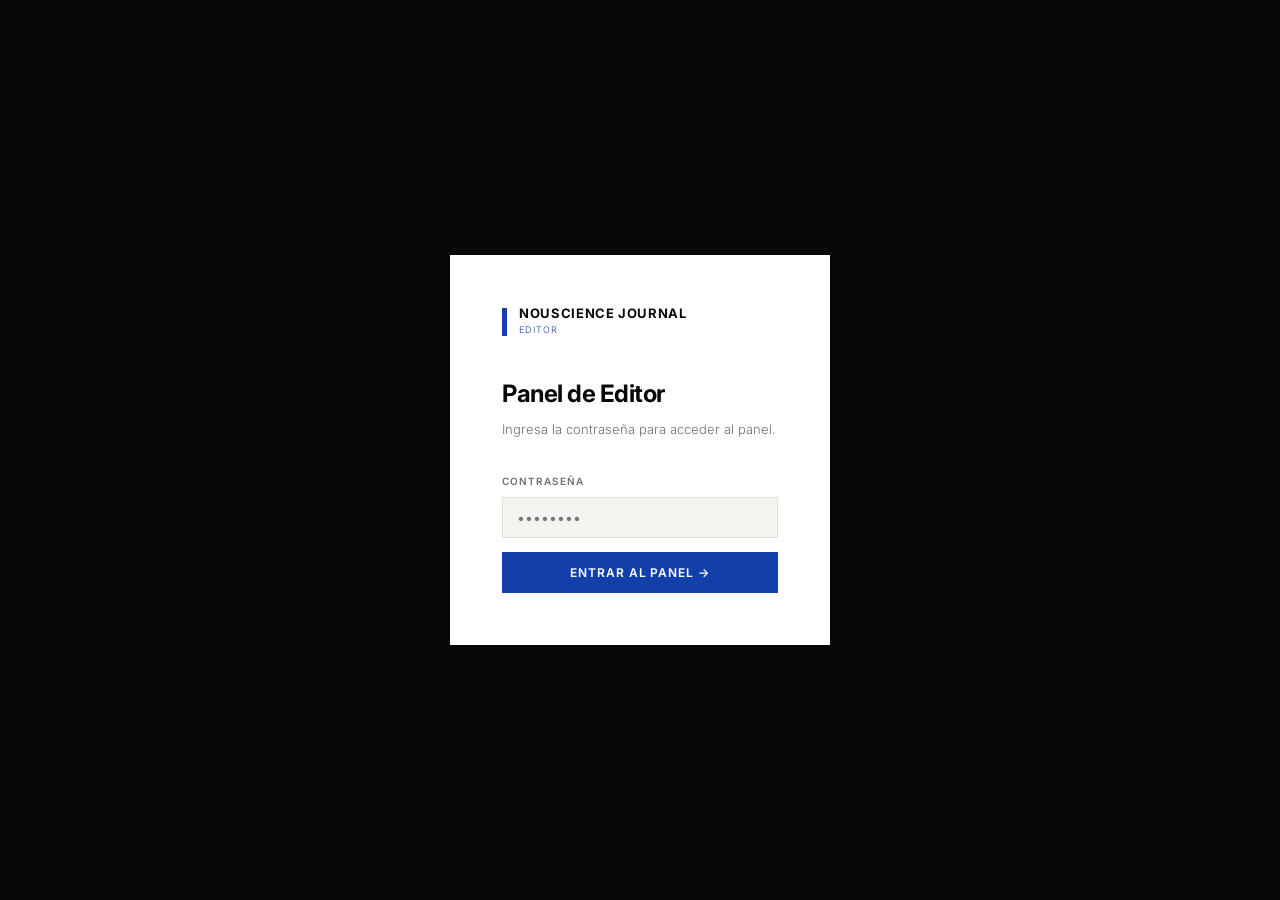
==== commit 708cd17c: "Rebrand to Nouscience Journal with editorial-modern redesign - Replace all Nouscience Theology brand" ====
--- a/admin.html
+++ b/admin.html
@@ -3,7 +3,7 @@
 <head>
 <meta charset="UTF-8"/>
 <meta name="viewport" content="width=device-width, initial-scale=1.0"/>
-<title>Editor — JA Sachz</title>
+<title>Editor — Nouscience Journal</title>
 <link rel="icon" type="image/png" href="favicon.png"/>
 <link rel="apple-touch-icon" href="favicon.png"/>
 <link rel="preconnect" href="https://fonts.googleapis.com"/>
@@ -111,8 +111,11 @@
 .qxt-hint{font-size:11px;color:var(--ink4);}
 .quill-wrap .ql-editor p.ql-pullquote-true{border-left:3px solid #C9A84C;background:#FBF6E8;padding:14px 20px;margin:18px 0 0;font-size:17px;font-style:italic;color:#1C1C1C;}
 .quill-wrap .ql-editor p.ql-pullquote-true + p.ql-pullquote-true{border-top:none;margin-top:0;margin-bottom:18px;padding-top:0;font-size:12.5px;font-style:normal;font-weight:600;letter-spacing:.03em;color:#6B4E8B;opacity:.85;}
-.quill-wrap .ql-editor p.ql-factbox-true{position:relative;border:1px solid #6B4E8B;border-top-width:2px;background:#F3EEF8;padding:32px 20px 16px;margin:22px 0;border-radius:4px;font-size:14.5px;line-height:1.7;color:#2B1F38;font-family:Georgia,serif;}
+.quill-wrap .ql-editor p.ql-factbox-true{position:relative;border-left:1px solid #6B4E8B;border-right:1px solid #6B4E8B;border-top:2px solid #6B4E8B;background:#F3EEF8;padding:32px 20px 6px;margin:22px 0 0;border-radius:4px 4px 0 0;font-size:14.5px;line-height:1.7;color:#6B4E8B;font-weight:700;font-family:Georgia,serif;}
 .quill-wrap .ql-editor p.ql-factbox-true::before{content:'θ Excursus';position:absolute;left:18px;top:9px;font-size:10.5px;font-weight:700;letter-spacing:.14em;text-transform:uppercase;color:#6B4E8B;font-family:Arial,sans-serif;}
+.quill-wrap .ql-editor p.ql-factbox-true + p.ql-factbox-true{border-top:none;border-radius:0;padding-top:6px;margin-top:0;color:#2B1F38;font-weight:400;}
+.quill-wrap .ql-editor p.ql-factbox-true + p.ql-factbox-true::before{content:none;}
+.quill-wrap .ql-editor p.ql-factbox-true:not(:has(+ p.ql-factbox-true)){border-bottom:1px solid #6B4E8B;border-bottom-left-radius:4px;border-bottom-right-radius:4px;padding-bottom:16px;margin-bottom:22px;}
 .feat-check{display:flex;align-items:center;gap:10px;cursor:pointer;margin-top:14px;padding:12px 14px;border:1px solid var(--rule);background:var(--surface);}
 .feat-check input{width:15px;height:15px;accent-color:var(--blue);cursor:pointer;flex-shrink:0;}
 .feat-check-txt{font-size:12px;color:var(--ink3);line-height:1.4;}
@@ -163,7 +166,7 @@
   <div class="login-box">
     <div class="login-logo">
       <div class="login-lb"></div>
-      <div><span class="login-lm">JA Sachz</span><span class="login-ls">Editor</span></div>
+      <div><span class="login-lm">Nouscience Journal</span><span class="login-ls">Editor</span></div>
     </div>
     <h2 class="login-h">Panel de Editor</h2>
     <p class="login-sub">Ingresa la contraseña para acceder al panel.</p>
@@ -177,7 +180,7 @@
 <div id="mainApp" style="display:none;">
   <nav>
     <a class="nav-brand" href="index.html" style="font-family:'Inter','Arial',sans-serif;font-weight:700;font-size:18px;letter-spacing:-.01em;color:var(--ink);padding:0 24px;">
-      JA Sachz
+      Nouscience Journal
     </a>
     <div class="nav-title">Panel de Editor</div>
     <div class="nav-right">
@@ -230,16 +233,23 @@
           </div>
           <div class="form-group" style="margin-bottom:0">
             <label class="form-label">Cargo / Institución</label>
-            <input class="form-input" type="text" id="fAuthorTitle" placeholder="Ej. Escritor, JA Sachz"/>
+            <input class="form-input" type="text" id="fAuthorTitle" placeholder="Ej. Profesor, Universidad de Salamanca"/>
           </div>
         </div>
 
-        <div class="form-row-3" style="margin-top:14px;">
+        <div class="form-row" style="margin-top:14px;">
           <div class="form-group" style="margin-bottom:0">
             <label class="form-label">Categoría</label>
-            <input class="form-input" type="text" id="fDisc" list="fDiscList" placeholder="Ej. Dogmática, Estoicismo, Bioética..."/>
-            <datalist id="fDiscList"></datalist>
+            <input class="form-input" type="text" id="fCategory" list="fCategoryList" placeholder="Ej. Filosofía, Ciencia, Tecnología..."/>
+            <datalist id="fCategoryList"></datalist>
           </div>
+          <div class="form-group" style="margin-bottom:0">
+            <label class="form-label">Subcategoría</label>
+            <input class="form-input" type="text" id="fSubcategory" list="fSubcategoryList" placeholder="Ej. Ética, Epistemología, IA..."/>
+            <datalist id="fSubcategoryList"></datalist>
+          </div>
+        </div>
+        <div class="form-row-3" style="margin-top:14px;">
           <div class="form-group" style="margin-bottom:0">
             <label class="form-label">Etiquetas</label>
             <input class="form-input" type="text" id="fTags" placeholder="Ej. Dios, Trinidad, Fe"/>
@@ -248,6 +258,7 @@
             <label class="form-label">Lectura</label>
             <input class="form-input" type="text" id="fTime" placeholder="Auto" readonly style="background:var(--bg);color:var(--ink3);cursor:default;" title="Se calcula automáticamente según el contenido"/>
           </div>
+          <div class="form-group" style="margin-bottom:0"></div>
         </div>
         <div class="form-group" style="margin-top:10px;">
           <label class="form-label">Código de artículo</label>
@@ -371,18 +382,18 @@
   if(!r.ok) throw new Error('Error '+r.status+': '+(await r.text()));
 }
 
-// DISCIPLINE → CODE (se genera a partir del texto libre, no de una lista fija)
-function discCode(disc){
-  if(!disc) return 'GN';
-  const words=disc.trim().toUpperCase().normalize('NFD').replace(/[̀-ͯ]/g,'').split(/\s+/).filter(Boolean);
+// CATEGORÍA → CÓDIGO (se genera a partir del texto libre, no de una lista fija)
+function discCode(cat){
+  if(!cat) return 'GN';
+  const words=cat.trim().toUpperCase().normalize('NFD').replace(/[̀-ͯ]/g,'').split(/\s+/).filter(Boolean);
   if(words.length>=2) return (words[0][0]||'')+(words[1][0]||'');
   return (words[0]||'GN').slice(0,2).padEnd(2,'X');
 }
 
-function generateArticleCode(disc){
-  const dc=discCode(disc);
+function generateArticleCode(cat){
+  const dc=discCode(cat);
   const year=new Date().getFullYear();
-  const prefix=`JAS-${dc}-${year}-`;
+  const prefix=`NJ-${dc}-${year}-`;
   const nums=cache
     .filter(a=>a.articleCode&&a.articleCode.startsWith(prefix))
     .map(a=>parseInt(a.articleCode.slice(prefix.length),10))
@@ -394,7 +405,11 @@
 // MAPPING
 function toDb(a){
   const row={id:a.id,title:a.title||null,subtitle:a.subtitle||null,abstract:a.abstract||null,
-    author:a.author||null,author_title:a.authorTitle||null,discipline:a.discipline||null,
+    author:a.author||null,author_title:a.authorTitle||null,
+    // NOTE: requires the `category`/`subcategory` columns added by
+    // /tmp/sql/category_subcategory.sql — until that migration is run in
+    // Supabase, saving will fail because these columns don't exist yet.
+    category:a.category||null,subcategory:a.subcategory||null,discipline:a.category||null,
     tags:a.tags||[],read_time:a.readTime||null,content:a.content||null,
     article_code:a.articleCode||null,
     featured:!!a.featured,published:!!a.published,published_at:a.publishedAt||null,
@@ -404,7 +419,8 @@
 }
 function fromDb(r){
   return{id:r.id,title:r.title||'',subtitle:r.subtitle||'',abstract:r.abstract||'',
-    author:r.author||'',authorTitle:r.author_title||'',discipline:r.discipline||'',
+    author:r.author||'',authorTitle:r.author_title||'',
+    category:r.category||r.discipline||'',subcategory:r.subcategory||'',
     tags:r.tags||[],readTime:r.read_time||'',content:r.content||'',
     articleCode:r.article_code||'',coverImage:r.cover_image||'',
     featured:!!r.featured,published:!!r.published,publishedAt:r.published_at,
@@ -416,8 +432,8 @@
 
 // INIT
 const Parchment=Quill.import('parchment');
-const PullQuoteAttr=new Parchment.Attributor.Class('pullquote','ql-pullquote',{scope:Parchment.Scope.BLOCK});
-const FactBoxAttr=new Parchment.Attributor.Class('factbox','ql-factbox',{scope:Parchment.Scope.BLOCK});
+const PullQuoteAttr=new Parchment.Attributor.Class('pullquote','ql-pullquote',{scope:Parchment.Scope.BLOCK,whitelist:['true']});
+const FactBoxAttr=new Parchment.Attributor.Class('factbox','ql-factbox',{scope:Parchment.Scope.BLOCK,whitelist:['true']});
 Quill.register(PullQuoteAttr,true);
 Quill.register(FactBoxAttr,true);
 
@@ -434,10 +450,15 @@
   });
   quill.on('selection-change',range=>{
     if(!range) return;
-    const fmt=quill.getFormat(range);
-    document.getElementById('qxtQuoteBtn').classList.toggle('is-active',!!fmt.pullquote);
-    document.getElementById('qxtFactBtn').classList.toggle('is-active',!!fmt.factbox);
+    setTimeout(()=>{
+      try{
+        const fmt=quill.getFormat(range);
+        document.getElementById('qxtQuoteBtn').classList.toggle('is-active',!!fmt.pullquote);
+        document.getElementById('qxtFactBtn').classList.toggle('is-active',!!fmt.factbox);
+      }catch(e){}
+    },0);
   });
+  document.getElementById('fCategory').addEventListener('input',updateSubcatList);
   await reloadList();
 }
 function applyPullQuote(){
@@ -480,12 +501,23 @@
     el.innerHTML='<div class="sb-empty"><strong>Sin artículos'+(curFilt!=='all'?' aquí':'')+'</strong>'+(curFilt==='all'?'Crea tu primer artículo arriba.':'Cambia el filtro.')+'</div>';
     return;
   }
-  el.innerHTML=arts.map(a=>'<div class="art-item'+(curId===a.id?' active':'')+'" onclick="loadArt(\''+esc(a.id)+'\')"><div class="ai-title">'+esc(a.title||'Sin título')+'</div><div class="ai-meta"><span class="ai-disc">'+esc(a.discipline||'Sin disciplina')+'</span><span class="ai-badge '+(a.published?'pub':'dra')+'">'+(a.published?'Publicado':'Borrador')+'</span></div></div>').join('');
+  el.innerHTML=arts.map(a=>'<div class="art-item'+(curId===a.id?' active':'')+'" onclick="loadArt(\''+esc(a.id)+'\')"><div class="ai-title">'+esc(a.title||'Sin título')+'</div><div class="ai-meta"><span class="ai-disc">'+esc([a.category,a.subcategory].filter(Boolean).join(' › ')||'Sin categoría')+'</span><span class="ai-badge '+(a.published?'pub':'dra')+'">'+(a.published?'Publicado':'Borrador')+'</span></div></div>').join('');
   updateDiscList();
 }
 function updateDiscList(){
-  const discs=[...new Set(cache.map(a=>a.discipline).filter(Boolean))].sort();
-  document.getElementById('fDiscList').innerHTML=discs.map(d=>'<option value="'+esc(d)+'">').join('');
+  const cats=[...new Set(cache.map(a=>a.category).filter(Boolean))].sort();
+  document.getElementById('fCategoryList').innerHTML=cats.map(c=>'<option value="'+esc(c)+'">').join('');
+  updateSubcatList();
+}
+function updateSubcatList(){
+  const curCat=(document.getElementById('fCategory').value||'').trim().toLowerCase();
+  let subs;
+  if(curCat){
+    subs=[...new Set(cache.filter(a=>(a.category||'').trim().toLowerCase()===curCat).map(a=>a.subcategory).filter(Boolean))].sort();
+  }else{
+    subs=[...new Set(cache.map(a=>a.subcategory).filter(Boolean))].sort();
+  }
+  document.getElementById('fSubcategoryList').innerHTML=subs.map(s=>'<option value="'+esc(s)+'">').join('');
 }
 function filterList(f,btn){
   curFilt=f;
@@ -506,7 +538,8 @@
 }
 function clearForm(){
   ['fTitle','fSubtitle','fAuthor','fAuthorTitle','fTags','fTime','fCode','fCover','fAbstract'].forEach(id=>document.getElementById(id).value='');
-  document.getElementById('fDisc').value='';
+  document.getElementById('fCategory').value='';
+  document.getElementById('fSubcategory').value='';
   document.getElementById('fFeatured').checked=false;
   if(quill) quill.setContents([],'silent');
   setStatus(false,null);
@@ -524,7 +557,8 @@
   document.getElementById('fSubtitle').value=a.subtitle;
   document.getElementById('fAuthor').value=a.author;
   document.getElementById('fAuthorTitle').value=a.authorTitle;
-  document.getElementById('fDisc').value=a.discipline;
+  document.getElementById('fCategory').value=a.category;
+  document.getElementById('fSubcategory').value=a.subcategory;
   document.getElementById('fTags').value=(a.tags||[]).join(', ');
   document.getElementById('fTime').value=a.readTime;
   document.getElementById('fCode').value=a.articleCode||'';
@@ -540,6 +574,7 @@
   document.getElementById('btnPub').classList.toggle('is-pub',a.published);
   document.getElementById('btnPrev').href='article.html?id='+id;
   renderList();
+  updateSubcatList();
   document.getElementById('editorArea').scrollTop=0;
 }
 function setStatus(pub,date){
@@ -556,7 +591,8 @@
     subtitle:document.getElementById('fSubtitle').value.trim(),
     author:document.getElementById('fAuthor').value.trim(),
     authorTitle:document.getElementById('fAuthorTitle').value.trim(),
-    discipline:document.getElementById('fDisc').value,
+    category:document.getElementById('fCategory').value.trim(),
+    subcategory:document.getElementById('fSubcategory').value.trim(),
     tags:document.getElementById('fTags').value.split(',').map(t=>t.trim()).filter(Boolean),
     readTime:document.getElementById('fTime').value.trim(),
     coverImage:document.getElementById('fCover').value.trim(),
@@ -575,7 +611,7 @@
   if(!validate())return;
   const ex=cache.find(a=>a.id===curId);
   let code=ex?.articleCode||null;
-  if(!code) code=generateArticleCode(document.getElementById('fDisc').value);
+  if(!code) code=generateArticleCode(document.getElementById('fCategory').value);
   const art=buildData(ex?.published||false,code);
   const isNew=!curId;
   if(!curId) curId=art.id;
@@ -602,7 +638,7 @@
   }
   const ex=cache.find(a=>a.id===curId);
   let code=ex?.articleCode||null;
-  if(!code) code=generateArticleCode(document.getElementById('fDisc').value);
+  if(!code) code=generateArticleCode(document.getElementById('fCategory').value);
   const art=buildData(!(ex?.published||false),code);
   const isNew=!curId;
   if(!curId) curId=art.id;
@@ -649,7 +685,7 @@
   let count=0;
   try{
     for(const a of missing){
-      const code=generateArticleCode(a.discipline||'');
+      const code=generateArticleCode(a.category||'');
       a.articleCode=code; // update cache in-place so next iteration sees it
       await fetch(SB_URL+'/rest/v1/articles?id=eq.'+encodeURIComponent(a.id),
         {method:'PATCH',headers:HDR,body:JSON.stringify({article_code:code})});
@@ -739,7 +775,7 @@
   const isStory=socialFmt==='story';
   const title=document.getElementById('fTitle').value.trim()||'Sin título';
   const subtitle=document.getElementById('fSubtitle').value.trim()||'';
-  const disc=document.getElementById('fDisc').value||'';
+  const disc=document.getElementById('fCategory').value||'';
   const accent=ACCENT_PALETTES[hashStr(title)%ACCENT_PALETTES.length];
 
   // Background: off-white / cream
@@ -777,15 +813,8 @@
   const titleLines=wrapTextLines(ctx,title,W-PAD*2-W*0.015,4);
   titleLines.forEach((line,i)=>ctx.fillText(line,PAD+W*0.015,titleY+i*titleFs*1.28));
 
-  // "By JA Sachz" byline under title
-  const bylineFs=W*0.016;
-  const bylineY=titleY+titleLines.length*titleFs*1.28+bylineFs*1.4;
-  ctx.fillStyle=accent;
-  ctx.font=`400 ${bylineFs}px Arial,sans-serif`;
-  ctx.fillText('By JA Sachz', PAD+W*0.015, bylineY);
-
-  // Accent rule under byline
-  const ruleY=bylineY+bylineFs*1.1;
+  // Accent rule under title (no byline — institutional/anonymous voice)
+  const ruleY=titleY+titleLines.length*titleFs*1.28+W*0.022;
   ctx.fillStyle=accent;
   ctx.fillRect(PAD+W*0.015, ruleY, W*0.07, 3);
 
@@ -808,7 +837,7 @@
   const brandFs=W*0.016;
   ctx.fillStyle='#111111';
   ctx.font=`700 ${brandFs}px Arial,sans-serif`;
-  ctx.fillText('NOUSCIENCE THEOLOGY', PAD+W*0.015, H*0.88+H*0.065);
+  ctx.fillText('NOUSCIENCE JOURNAL', PAD+W*0.015, H*0.88+H*0.065);
 
   // Domain right-aligned
   ctx.fillStyle='#AEADA6';
@@ -844,7 +873,7 @@
   const canvas=document.getElementById('socialCanvas');
   const title=(document.getElementById('fTitle').value.trim()||'post').replace(/\s+/g,'-').toLowerCase().slice(0,40);
   const link=document.createElement('a');
-  link.download=`animi-regnum-${title}-${socialFmt}.png`;
+  link.download=`nouscience-journal-${title}-${socialFmt}.png`;
   link.href=canvas.toDataURL('image/png');
   link.click();
 }
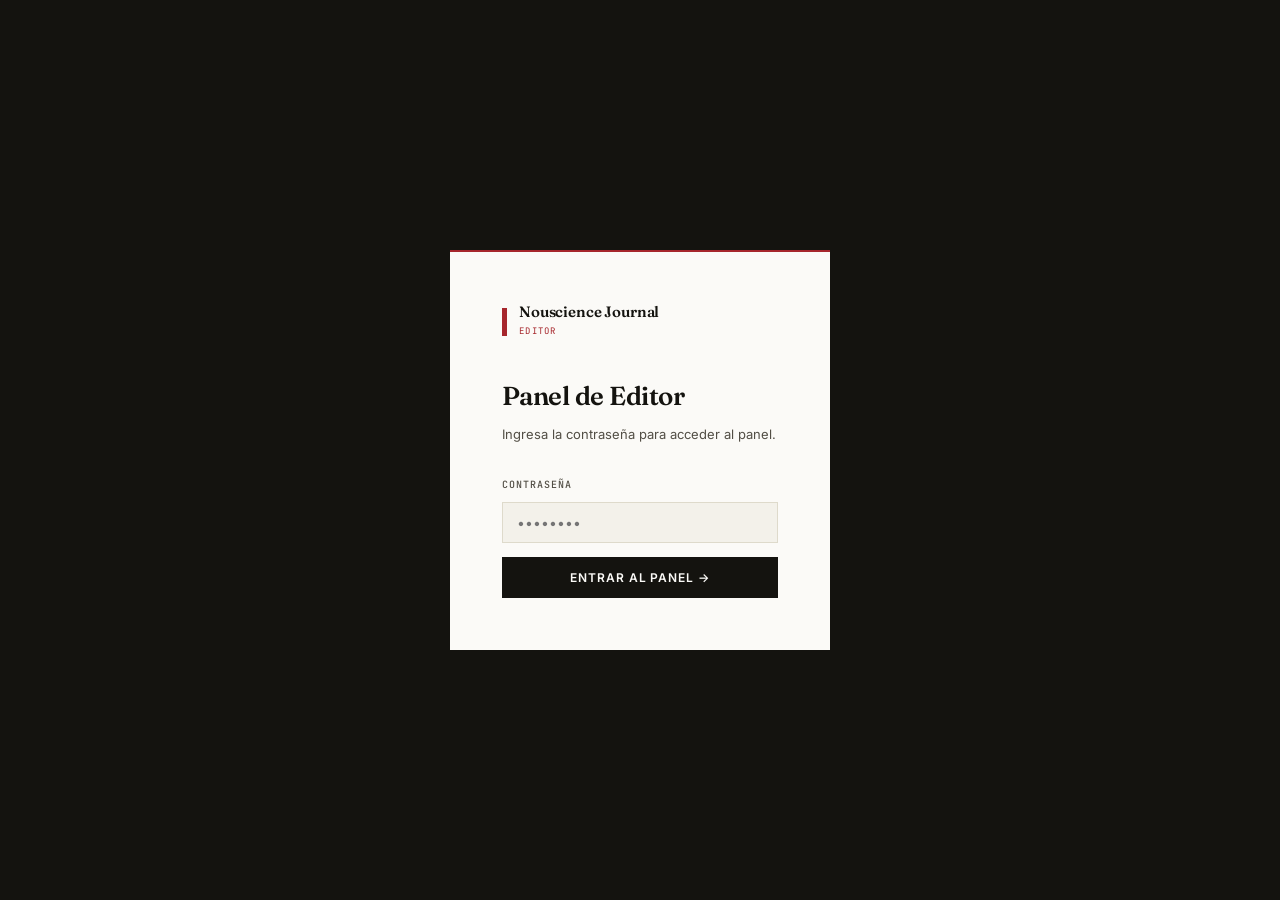
==== commit 71fac7ba: "Redesign admin editor to match Nouscience Journal visual identity and reduce IA complexity - Apply p" ====
--- a/admin.html
+++ b/admin.html
@@ -8,156 +8,212 @@
 <link rel="apple-touch-icon" href="favicon.png"/>
 <link rel="preconnect" href="https://fonts.googleapis.com"/>
 <link rel="preconnect" href="https://fonts.gstatic.com" crossorigin/>
-<link href="https://fonts.googleapis.com/css2?family=Inter:wght@300;400;500;600;700;800&display=swap" rel="stylesheet"/>
+<link href="https://fonts.googleapis.com/css2?family=Inter:wght@300;400;500;600;700;800&family=Fraunces:opsz,wght@9..144,400;9..144,500;9..144,600&family=JetBrains+Mono:wght@400;500;600&display=swap" rel="stylesheet"/>
 <link href="https://cdn.quilljs.com/1.3.7/quill.snow.css" rel="stylesheet"/>
 <style>
+/* ============================================================
+   ADMIN — "back office" of Nouscience Journal. Same visual system
+   as the public site (paper/ink/crimson, Fraunces/Inter/Mono,
+   hairline rules, 8px baseline) but optimized for a working tool:
+   clear sections, demoted meta fields, prominent primary actions.
+   ============================================================ */
 :root {
-  --bg:#F5F4F0; --surface:#fff; --ink:#080806; --ink2:#2C2C28;
-  --ink3:#706F68; --ink4:#AEADA6; --blue:#1240AB; --bluemid:#1A52CC;
-  --bluepale:#EBF0FF; --amber:#D4820A; --amberpale:#FFF3DC;
-  --red:#C41E3A; --rule:#E2E0D8; --ruled:#C8C6BC;
+  --paper:#FBFAF7; --paper-dim:#F3F1EA; --ink:#14130F; --ink-soft:#524E45; --ink-faint:#9A9385;
+  --line:#DEDACB; --line-soft:#EAE6D9; --white:#fff;
+  --accent:#A6262C; --accent-deep:#7E1A1F; --accent-pale:#F3E3E0;
   --green:#1B7F3B; --greenpale:#E8F5E9;
+  --u:8px;
+  /* legacy aliases kept so any un-migrated rule below still resolves */
+  --bg:var(--paper-dim); --surface:var(--white); --ink2:var(--ink); --ink3:var(--ink-soft); --ink4:var(--ink-faint);
+  --blue:var(--accent); --bluemid:var(--accent-deep); --bluepale:var(--accent-pale);
+  --amber:var(--accent); --amberpale:var(--accent-pale); --red:var(--accent);
+  --rule:var(--line); --ruled:var(--line-soft);
 }
 *,*::before,*::after{box-sizing:border-box;margin:0;padding:0;}
-body{background:var(--bg);color:var(--ink);font-family:'Inter','Arial',sans-serif;font-weight:300;line-height:1.65;overflow:hidden;height:100vh;}
+body{background:var(--paper-dim);color:var(--ink);font-family:'Inter',-apple-system,sans-serif;font-weight:400;line-height:1.65;overflow:hidden;height:100vh;}
+.mono{font-family:'JetBrains Mono',monospace;}
 .login-screen{position:fixed;inset:0;background:var(--ink);display:flex;align-items:center;justify-content:center;z-index:1000;}
-.login-box{background:var(--surface);padding:52px;width:380px;}
+.login-box{background:var(--paper);padding:52px;width:380px;border-top:2px solid var(--accent);}
 .login-logo{display:flex;align-items:center;gap:12px;margin-bottom:36px;}
-.login-lb{width:5px;height:28px;background:var(--blue);flex-shrink:0;}
-.login-lm{font-weight:700;font-size:13px;letter-spacing:.05em;text-transform:uppercase;color:var(--ink);display:block;line-height:1;}
-.login-ls{font-size:9px;letter-spacing:.14em;color:var(--blue);text-transform:uppercase;display:block;margin-top:3px;}
-.login-h{font-size:24px;font-weight:700;letter-spacing:-.02em;margin-bottom:6px;}
-.login-sub{font-size:13px;color:var(--ink3);margin-bottom:32px;}
-.login-lbl{display:block;font-size:10px;font-weight:600;letter-spacing:.1em;text-transform:uppercase;color:var(--ink3);margin-bottom:8px;}
-.login-inp{width:100%;padding:11px 14px;border:1px solid var(--rule);background:var(--bg);font-family:inherit;font-size:14px;color:var(--ink);outline:none;transition:border-color .2s;}
-.login-inp:focus{border-color:var(--blue);background:var(--surface);}
-.login-btn{width:100%;margin-top:14px;padding:13px;background:var(--blue);color:#fff;font-family:inherit;font-size:12px;font-weight:600;letter-spacing:.08em;text-transform:uppercase;border:none;cursor:pointer;transition:background .2s;}
-.login-btn:hover{background:var(--bluemid);}
-.login-err{color:var(--red);font-size:12px;margin-top:10px;display:none;}
-.login-hint{font-size:11px;color:var(--ink4);margin-top:16px;text-align:center;}
-nav{position:fixed;top:0;left:0;right:0;z-index:100;background:var(--surface);border-bottom:1px solid var(--rule);height:72px;display:flex;align-items:stretch;}
-.nav-brand{display:flex;align-items:center;padding:0 20px;border-right:1px solid var(--rule);text-decoration:none;overflow:hidden;}
-.nav-title{flex:1;display:flex;align-items:center;padding:0 24px;font-size:11px;font-weight:500;letter-spacing:.1em;text-transform:uppercase;color:var(--ink3);gap:10px;}
-.nav-title::before{content:'';width:5px;height:5px;background:var(--amber);border-radius:50%;}
-.nav-right{display:flex;align-items:center;padding:0 20px;gap:16px;border-left:1px solid var(--rule);}
-.nav-back{font-size:11px;font-weight:500;letter-spacing:.06em;text-transform:uppercase;color:var(--ink3);text-decoration:none;transition:color .2s;}
-.nav-back:hover{color:var(--blue);}
-.app{display:flex;height:100vh;padding-top:72px;}
-.sidebar{width:300px;flex-shrink:0;background:var(--surface);border-right:1px solid var(--rule);display:flex;flex-direction:column;overflow:hidden;transition:width .25s cubic-bezier(.16,1,.3,1);}
+.login-lb{width:5px;height:28px;background:var(--accent);flex-shrink:0;}
+.login-lm{font-family:'Fraunces',serif;font-weight:600;font-size:15px;letter-spacing:-.01em;color:var(--ink);display:block;line-height:1;}
+.login-ls{font-family:'JetBrains Mono',monospace;font-size:9px;letter-spacing:.14em;color:var(--accent);text-transform:uppercase;display:block;margin-top:5px;}
+.login-h{font-family:'Fraunces',serif;font-size:26px;font-weight:600;letter-spacing:-.02em;margin-bottom:6px;}
+.login-sub{font-size:13px;color:var(--ink-soft);margin-bottom:32px;}
+.login-lbl{display:block;font-family:'JetBrains Mono',monospace;font-size:10px;font-weight:500;letter-spacing:.1em;text-transform:uppercase;color:var(--ink-soft);margin-bottom:8px;}
+.login-inp{width:100%;padding:11px 14px;border:1px solid var(--line);background:var(--paper-dim);font-family:'Inter',sans-serif;font-size:14px;color:var(--ink);outline:none;transition:border-color .2s;}
+.login-inp:focus{border-color:var(--accent);background:var(--white);}
+.login-btn{width:100%;margin-top:14px;padding:13px;background:var(--ink);color:var(--paper);font-family:'Inter',sans-serif;font-size:12px;font-weight:600;letter-spacing:.08em;text-transform:uppercase;border:none;cursor:pointer;transition:background .2s;}
+.login-btn:hover{background:var(--accent);}
+.login-err{color:var(--accent);font-size:12px;margin-top:10px;display:none;}
+.login-hint{font-size:11px;color:var(--ink-faint);margin-top:16px;text-align:center;}
+nav{position:fixed;top:0;left:0;right:0;z-index:100;background:var(--paper);border-bottom:1.5px solid var(--ink);height:64px;display:flex;align-items:stretch;}
+.nav-brand{display:flex;align-items:center;padding:0 22px;border-right:1px solid var(--line);text-decoration:none;overflow:hidden;font-family:'Fraunces',serif!important;font-weight:600!important;font-size:17px!important;letter-spacing:-.01em!important;color:var(--ink)!important;}
+.nav-title{flex:1;display:flex;align-items:center;padding:0 24px;font-family:'JetBrains Mono',monospace;font-size:10.5px;font-weight:500;letter-spacing:.1em;text-transform:uppercase;color:var(--ink-soft);gap:10px;}
+.nav-title::before{content:'';width:5px;height:5px;background:var(--accent);border-radius:50%;}
+.nav-right{display:flex;align-items:center;padding:0 18px;gap:14px;border-left:1px solid var(--line);}
+.nav-back{font-family:'Inter',sans-serif;font-size:11px;font-weight:500;letter-spacing:.06em;text-transform:uppercase;color:var(--ink-soft);text-decoration:none;transition:color .2s;}
+.nav-back:hover{color:var(--accent);}
+.app{display:flex;height:100vh;padding-top:64px;}
+.sidebar{width:300px;flex-shrink:0;background:var(--paper);border-right:1px solid var(--line);display:flex;flex-direction:column;overflow:hidden;transition:width .25s cubic-bezier(.16,1,.3,1);}
 .sidebar.collapsed{width:0;border-right:none;}
 .sidebar.collapsed *{opacity:0;pointer-events:none;}
-.sb-toggle{display:flex;align-items:center;justify-content:center;width:28px;height:28px;border:1px solid var(--rule);background:var(--surface);cursor:pointer;font-size:13px;color:var(--ink3);transition:background .2s,color .2s;flex-shrink:0;border-radius:2px;}
-.sb-toggle:hover{background:var(--bluepale);color:var(--blue);}
-.sb-top{padding:16px 16px 0;border-bottom:1px solid var(--rule);}
-.sb-new{width:100%;padding:10px;background:var(--blue);color:#fff;font-family:inherit;font-size:11px;font-weight:600;letter-spacing:.08em;text-transform:uppercase;border:none;cursor:pointer;transition:background .2s;margin-bottom:14px;}
-.sb-new:hover{background:var(--bluemid);}
+.sb-toggle{display:flex;align-items:center;justify-content:center;width:28px;height:28px;border:1px solid var(--line);background:var(--paper);cursor:pointer;font-size:13px;color:var(--ink-soft);transition:background .2s,color .2s;flex-shrink:0;}
+.sb-toggle:hover{background:var(--accent-pale);color:var(--accent);}
+.sb-top{padding:16px 16px 0;border-bottom:1px solid var(--line);}
+.sb-new{width:100%;padding:11px;background:var(--ink);color:var(--paper);font-family:'Inter',sans-serif;font-size:11px;font-weight:600;letter-spacing:.08em;text-transform:uppercase;border:none;cursor:pointer;transition:background .2s;margin-bottom:14px;}
+.sb-new:hover{background:var(--accent);}
 .sb-tabs{display:flex;margin-bottom:-1px;}
-.sb-backfill{width:100%;margin-top:10px;padding:7px;background:transparent;color:var(--blue);font-family:inherit;font-size:10px;font-weight:600;letter-spacing:.07em;text-transform:uppercase;border:1px dashed var(--blue);cursor:pointer;transition:background .2s;}
-.sb-tab{flex:1;padding:8px 0;font-size:10px;font-weight:600;letter-spacing:.06em;text-transform:uppercase;color:var(--ink4);background:none;border:none;border-bottom:2px solid transparent;cursor:pointer;transition:color .2s,border-color .2s;}
-.sb-tab.on{color:var(--blue);border-color:var(--blue);}
+.sb-backfill{width:100%;margin-top:10px;padding:7px;background:transparent;color:var(--accent);font-family:'JetBrains Mono',monospace;font-size:10px;font-weight:500;letter-spacing:.07em;text-transform:uppercase;border:1px dashed var(--accent);cursor:pointer;transition:background .2s;}
+.sb-tab{flex:1;padding:9px 0;font-family:'JetBrains Mono',monospace;font-size:10px;font-weight:500;letter-spacing:.06em;text-transform:uppercase;color:var(--ink-faint);background:none;border:none;border-bottom:2px solid transparent;cursor:pointer;transition:color .2s,border-color .2s;}
+.sb-tab.on{color:var(--accent);border-color:var(--accent);}
 .sb-list{flex:1;overflow-y:auto;padding:4px 0;}
-.sb-empty{padding:40px 20px;text-align:center;font-size:12px;color:var(--ink4);line-height:1.7;}
-.sb-empty strong{display:block;color:var(--ink3);margin-bottom:4px;}
-.art-item{display:block;padding:12px 16px;border-bottom:1px solid var(--rule);cursor:pointer;transition:background .15s;border-left:3px solid transparent;}
-.art-item:hover{background:var(--bg);}
-.art-item.active{background:var(--bluepale);border-left-color:var(--blue);}
-.ai-title{font-size:12px;font-weight:600;color:var(--ink);line-height:1.4;margin-bottom:6px;display:-webkit-box;-webkit-line-clamp:2;-webkit-box-orient:vertical;overflow:hidden;}
+.sb-empty{padding:40px 20px;text-align:center;font-size:12px;color:var(--ink-faint);line-height:1.7;}
+.sb-empty strong{display:block;font-family:'Fraunces',serif;color:var(--ink-soft);margin-bottom:4px;}
+.art-item{display:block;padding:13px 16px;border-bottom:.5px solid var(--line-soft);cursor:pointer;transition:background .15s;border-left:2.5px solid transparent;}
+.art-item:hover{background:var(--paper-dim);}
+.art-item.active{background:var(--accent-pale);border-left-color:var(--accent);}
+.ai-title{font-family:'Fraunces',serif;font-size:13.5px;font-weight:500;color:var(--ink);line-height:1.4;margin-bottom:6px;display:-webkit-box;-webkit-line-clamp:2;-webkit-box-orient:vertical;overflow:hidden;}
 .ai-meta{display:flex;align-items:center;gap:6px;flex-wrap:wrap;}
-.ai-disc{font-size:10px;color:var(--ink4);flex:1;min-width:0;overflow:hidden;text-overflow:ellipsis;white-space:nowrap;}
-.ai-badge{font-size:9px;font-weight:600;letter-spacing:.06em;text-transform:uppercase;padding:2px 7px;flex-shrink:0;}
+.ai-disc{font-family:'JetBrains Mono',monospace;font-size:10px;color:var(--ink-faint);flex:1;min-width:0;overflow:hidden;text-overflow:ellipsis;white-space:nowrap;text-transform:uppercase;letter-spacing:.02em;}
+.ai-badge{font-family:'Inter',sans-serif;font-size:9px;font-weight:600;letter-spacing:.06em;text-transform:uppercase;padding:2px 7px;flex-shrink:0;}
 .ai-badge.pub{background:var(--greenpale);color:var(--green);}
-.ai-badge.dra{background:var(--bg);color:var(--ink4);border:1px solid var(--rule);}
-.editor-area{flex:1;overflow-y:auto;display:flex;flex-direction:column;}
-.editor-empty{flex:1;display:flex;flex-direction:column;align-items:center;justify-content:center;color:var(--ink4);padding:40px;text-align:center;}
-.editor-empty-icon{font-size:40px;margin-bottom:18px;opacity:.3;}
-.editor-empty-t{font-size:17px;font-weight:700;color:var(--ink3);margin-bottom:8px;letter-spacing:-.01em;}
-.editor-empty-d{font-size:13px;color:var(--ink4);max-width:300px;line-height:1.6;}
-.editor-form{flex:1;display:flex;flex-direction:column;padding:36px 52px 0;max-width:860px;margin:0 auto;width:100%;}
-.status-bar{display:flex;align-items:center;gap:10px;margin-bottom:28px;padding:10px 16px;background:var(--surface);border:1px solid var(--rule);}
+.ai-badge.dra{background:var(--paper-dim);color:var(--ink-faint);border:1px solid var(--line);}
+.editor-area{flex:1;overflow-y:auto;display:flex;flex-direction:column;background:var(--paper-dim);}
+.editor-empty{flex:1;display:flex;flex-direction:column;align-items:center;justify-content:center;color:var(--ink-faint);padding:40px;text-align:center;}
+.editor-empty-icon{font-family:'Fraunces',serif;font-style:italic;font-size:40px;margin-bottom:18px;opacity:.3;color:var(--accent);}
+.editor-empty-t{font-family:'Fraunces',serif;font-size:19px;font-weight:600;color:var(--ink-soft);margin-bottom:8px;letter-spacing:-.01em;}
+.editor-empty-d{font-size:13px;color:var(--ink-faint);max-width:300px;line-height:1.6;}
+.editor-form{flex:1;display:flex;flex-direction:column;padding:32px 52px 0;max-width:860px;margin:0 auto;width:100%;}
+.status-bar{display:flex;align-items:center;gap:10px;margin-bottom:24px;padding:11px 16px;background:var(--white);border:1px solid var(--line);}
 .status-dot{width:7px;height:7px;border-radius:50%;flex-shrink:0;}
 .status-dot.pub{background:var(--green);}
-.status-dot.dra{background:var(--ink4);}
-.status-txt{font-size:11px;font-weight:600;letter-spacing:.08em;text-transform:uppercase;color:var(--ink3);}
-.status-date{font-size:11px;color:var(--ink4);margin-left:auto;}
+.status-dot.dra{background:var(--ink-faint);}
+.status-txt{font-family:'JetBrains Mono',monospace;font-size:10.5px;font-weight:500;letter-spacing:.08em;text-transform:uppercase;color:var(--ink-soft);}
+.status-date{font-family:'JetBrains Mono',monospace;font-size:10.5px;color:var(--ink-faint);margin-left:auto;}
+
+/* — Section cards: the core IA device. Each logical group of the
+   form (Identificación / Clasificación / Portada / Contenido /
+   Publicación) is a bordered card with a mono section header,
+   reducing the form from one long scroll to clearly bounded units. — */
+.fsec{background:var(--white);border:1px solid var(--line);margin-bottom:20px;}
+.fsec-h{display:flex;align-items:center;justify-content:space-between;gap:12px;padding:14px 20px;border-bottom:1px solid var(--line);cursor:pointer;user-select:none;}
+.fsec-h:hover{background:var(--paper-dim);}
+.fsec-htxt{display:flex;align-items:baseline;gap:10px;}
+.fsec-idx{font-family:'JetBrains Mono',monospace;font-size:10.5px;color:var(--accent);letter-spacing:.05em;}
+.fsec-title{font-family:'Fraunces',serif;font-size:14px;font-weight:600;letter-spacing:-.005em;color:var(--ink);}
+.fsec-sub{font-family:'Inter',sans-serif;font-size:11px;color:var(--ink-faint);}
+.fsec-chev{font-size:11px;color:var(--ink-faint);transition:transform .2s;}
+.fsec.collapsed .fsec-chev{transform:rotate(-90deg);}
+.fsec-body{padding:22px 20px 24px;}
+.fsec.collapsed .fsec-body{display:none;}
+.fsec.plain .fsec-h{cursor:default;}
+.fsec.plain .fsec-h:hover{background:none;}
+.fsec.plain .fsec-chev{display:none;}
+
 .form-group{margin-bottom:18px;}
-.form-label{display:block;font-size:10px;font-weight:600;letter-spacing:.1em;text-transform:uppercase;color:var(--ink3);margin-bottom:7px;}
-.form-input{width:100%;padding:10px 14px;border:1px solid var(--rule);background:var(--bg);font-family:inherit;font-size:14px;color:var(--ink);outline:none;transition:border-color .2s,background .2s;}
-.form-input:focus{border-color:var(--blue);background:var(--surface);}
-.inp-title{font-size:24px;font-weight:700;padding:14px;letter-spacing:-.02em;}
-.inp-subtitle{font-size:16px;}
-.form-textarea{width:100%;padding:12px 14px;border:1px solid var(--rule);background:var(--bg);font-family:inherit;font-size:14px;color:var(--ink);outline:none;transition:border-color .2s,background .2s;resize:vertical;min-height:90px;line-height:1.65;}
-.form-textarea:focus{border-color:var(--blue);background:var(--surface);}
-.form-select{width:100%;padding:10px 14px;border:1px solid var(--rule);background:var(--bg);font-family:inherit;font-size:14px;color:var(--ink);outline:none;transition:border-color .2s;cursor:pointer;appearance:none;background-image:url("data:image/svg+xml,%3Csvg xmlns='http://www.w3.org/2000/svg' width='10' height='6' viewBox='0 0 10 6'%3E%3Cpath d='M1 1l4 4 4-4' stroke='%23AEADA6' stroke-width='1.5' fill='none' stroke-linecap='round'/%3E%3C/svg%3E");background-repeat:no-repeat;background-position:right 14px center;padding-right:36px;}
-.form-select:focus{border-color:var(--blue);background-color:var(--surface);}
+.form-group:last-child{margin-bottom:0;}
+.form-label{display:block;font-family:'Inter',sans-serif;font-size:10px;font-weight:600;letter-spacing:.1em;text-transform:uppercase;color:var(--ink-soft);margin-bottom:7px;}
+.form-input{width:100%;padding:10px 14px;border:1px solid var(--line);background:var(--paper-dim);font-family:'Inter',sans-serif;font-size:14px;color:var(--ink);outline:none;transition:border-color .2s,background .2s;}
+.form-input:focus{border-color:var(--accent);background:var(--white);}
+.inp-title{font-family:'Fraunces',serif;font-size:24px;font-weight:600;padding:14px;letter-spacing:-.015em;}
+.inp-subtitle{font-family:'Fraunces',serif;font-size:16px;font-style:italic;font-weight:400;}
+.form-textarea{width:100%;padding:12px 14px;border:1px solid var(--line);background:var(--paper-dim);font-family:'Inter',sans-serif;font-size:14px;color:var(--ink);outline:none;transition:border-color .2s,background .2s;resize:vertical;min-height:90px;line-height:1.65;}
+.form-textarea:focus{border-color:var(--accent);background:var(--white);}
 .form-row{display:grid;grid-template-columns:1fr 1fr;gap:14px;}
 .form-row-3{display:grid;grid-template-columns:1fr 1fr 140px;gap:14px;}
-.form-divider{height:1px;background:var(--rule);margin:24px 0;}
-.form-sec-label{font-size:10px;font-weight:600;letter-spacing:.15em;text-transform:uppercase;color:var(--ink4);margin-bottom:14px;display:flex;align-items:center;gap:12px;}
-.form-sec-label::after{content:'';flex:1;height:1px;background:var(--rule);}
-.quill-wrap{border:1px solid var(--rule);background:var(--surface);}
-.quill-wrap .ql-toolbar{border:none;border-bottom:1px solid var(--rule);background:var(--bg);position:sticky;top:0;z-index:10;}
-.quill-wrap .ql-container{border:none;font-family:'Inter','Arial',sans-serif;}
-.quill-wrap .ql-editor{min-height:380px;font-size:15px;line-height:1.75;padding:24px 28px;color:var(--ink);font-family:'Inter','Arial',sans-serif;font-weight:300;}
-.quill-wrap .ql-editor.ql-blank::before{color:var(--ink4);font-style:normal;font-size:15px;}
-.quill-wrap .ql-editor h2{font-size:20px;font-weight:700;margin:24px 0 12px;}
-.quill-wrap .ql-editor h3{font-size:17px;font-weight:600;margin:20px 0 10px;}
-.quill-wrap .ql-editor blockquote{border-left:3px solid var(--blue);padding:10px 18px;margin:20px 0;background:var(--bluepale);color:var(--ink2);font-style:italic;}
-.quill-wrap .ql-editor a{color:var(--blue);}
+
+/* — Meta chips: read-only / auto-generated fields (read time,
+   article code) demoted from full-width inputs to small inline
+   chips so they don't visually compete with fields the editor
+   actually types into. — */
+.meta-chips{display:flex;gap:10px;flex-wrap:wrap;margin-top:2px;}
+.meta-chip{display:inline-flex;align-items:center;gap:7px;padding:7px 12px;border:1px solid var(--line);background:var(--paper-dim);}
+.meta-chip-label{font-family:'Inter',sans-serif;font-size:9.5px;font-weight:600;letter-spacing:.08em;text-transform:uppercase;color:var(--ink-faint);}
+.meta-chip-val{font-family:'JetBrains Mono',monospace;font-size:11.5px;color:var(--ink-soft);letter-spacing:.01em;}
+.meta-chip-val:empty::before{content:'—';color:var(--ink-faint);}
+
+/* — Advanced disclosure: legacy/internal-only fields (Author,
+   Author title — never rendered on the public site) tucked behind
+   a toggle instead of competing with the fields that matter. — */
+.adv-toggle{display:flex;align-items:center;gap:8px;background:none;border:none;cursor:pointer;padding:4px 0;font-family:'Inter',sans-serif;font-size:11px;font-weight:500;letter-spacing:.04em;color:var(--ink-faint);transition:color .2s;}
+.adv-toggle:hover{color:var(--accent);}
+.adv-toggle .chev{font-size:10px;transition:transform .2s;}
+.adv-toggle.open .chev{transform:rotate(90deg);}
+.adv-body{display:none;margin-top:16px;padding-top:16px;border-top:.5px dashed var(--line);}
+.adv-body.open{display:block;}
+.adv-hint{font-family:'Inter',sans-serif;font-size:11px;color:var(--ink-faint);margin-bottom:14px;line-height:1.5;}
+
+.quill-wrap{border:1px solid var(--line);background:var(--white);}
+.quill-wrap .ql-toolbar{border:none;border-bottom:1px solid var(--line);background:var(--paper-dim);position:sticky;top:0;z-index:10;}
+.quill-wrap .ql-container{border:none;font-family:'Inter',sans-serif;}
+.quill-wrap .ql-editor{min-height:380px;font-size:15px;line-height:1.75;padding:24px 28px;color:var(--ink);font-family:'Inter',sans-serif;font-weight:400;}
+.quill-wrap .ql-editor.ql-blank::before{color:var(--ink-faint);font-style:normal;font-size:15px;}
+.quill-wrap .ql-editor h2{font-family:'Fraunces',serif;font-size:20px;font-weight:600;margin:24px 0 12px;}
+.quill-wrap .ql-editor h3{font-family:'Fraunces',serif;font-size:17px;font-weight:600;margin:20px 0 10px;}
+.quill-wrap .ql-editor blockquote{border-left:3px solid var(--accent);padding:10px 18px;margin:20px 0;background:var(--accent-pale);color:var(--ink-soft);font-style:italic;}
+.quill-wrap .ql-editor a{color:var(--accent);}
 .quill-wrap .ql-editor p{margin-bottom:10px;}
-.quill-extra-tools{display:flex;align-items:center;gap:10px;flex-wrap:wrap;margin-bottom:10px;}
-.qxt-btn{padding:8px 16px;background:transparent;color:#6B4E8B;font-family:inherit;font-size:11.5px;font-weight:600;letter-spacing:.04em;border:1px solid #6B4E8B;cursor:pointer;border-radius:3px;transition:all .2s;}
-.qxt-btn:hover{background:#6B4E8B;color:#fff;}
-.qxt-btn.is-active{background:#6B4E8B;color:#fff;}
-.qxt-hint{font-size:11px;color:var(--ink4);}
-.quill-wrap .ql-editor p.ql-pullquote-true{border-left:3px solid #C9A84C;background:#FBF6E8;padding:14px 20px;margin:18px 0 0;font-size:17px;font-style:italic;color:#1C1C1C;}
-.quill-wrap .ql-editor p.ql-pullquote-true + p.ql-pullquote-true{border-top:none;margin-top:0;margin-bottom:18px;padding-top:0;font-size:12.5px;font-style:normal;font-weight:600;letter-spacing:.03em;color:#6B4E8B;opacity:.85;}
-.quill-wrap .ql-editor p.ql-factbox-true{position:relative;border-left:1px solid #6B4E8B;border-right:1px solid #6B4E8B;border-top:2px solid #6B4E8B;background:#F3EEF8;padding:32px 20px 6px;margin:22px 0 0;border-radius:4px 4px 0 0;font-size:14.5px;line-height:1.7;color:#6B4E8B;font-weight:700;font-family:Georgia,serif;}
-.quill-wrap .ql-editor p.ql-factbox-true::before{content:'θ Excursus';position:absolute;left:18px;top:9px;font-size:10.5px;font-weight:700;letter-spacing:.14em;text-transform:uppercase;color:#6B4E8B;font-family:Arial,sans-serif;}
-.quill-wrap .ql-editor p.ql-factbox-true + p.ql-factbox-true{border-top:none;border-radius:0;padding-top:6px;margin-top:0;color:#2B1F38;font-weight:400;}
+.quill-extra-tools{display:flex;align-items:center;gap:10px;flex-wrap:wrap;margin-bottom:10px;padding:10px 12px;background:var(--paper-dim);border:1px solid var(--line);border-bottom:none;}
+.qxt-label{font-family:'Inter',sans-serif;font-size:9.5px;font-weight:600;letter-spacing:.1em;text-transform:uppercase;color:var(--ink-faint);}
+.qxt-btn{padding:8px 14px;background:transparent;color:var(--accent-deep);font-family:'Inter',sans-serif;font-size:11.5px;font-weight:600;letter-spacing:.02em;border:1px solid var(--accent-deep);cursor:pointer;transition:all .2s;}
+.qxt-btn:hover{background:var(--accent-deep);color:#fff;}
+.qxt-btn.is-active{background:var(--accent-deep);color:#fff;}
+.qxt-hint{font-family:'Inter',sans-serif;font-size:11px;color:var(--ink-faint);}
+.quill-wrap{border-top:none;}
+.quill-wrap .ql-editor p.ql-pullquote-true{border-left:3px solid var(--accent);background:var(--accent-pale);padding:14px 20px;margin:18px 0 0;font-family:'Fraunces',serif;font-size:17px;font-style:italic;color:var(--ink);}
+.quill-wrap .ql-editor p.ql-pullquote-true + p.ql-pullquote-true{border-top:none;margin-top:0;margin-bottom:18px;padding-top:0;font-family:'JetBrains Mono',monospace;font-size:11.5px;font-style:normal;font-weight:600;letter-spacing:.03em;color:var(--accent-deep);opacity:.85;}
+.quill-wrap .ql-editor p.ql-factbox-true{position:relative;border:1px solid var(--line);background:var(--paper-dim);padding:32px 20px 6px;margin:22px 0 0;font-size:14.5px;line-height:1.7;color:var(--ink-soft);font-weight:400;font-family:'Fraunces',serif;}
+.quill-wrap .ql-editor p.ql-factbox-true::before{content:'θ EXCURSUS';position:absolute;left:18px;top:9px;font-size:10px;font-weight:600;letter-spacing:.14em;text-transform:uppercase;color:var(--accent);font-family:'JetBrains Mono',monospace;}
+.quill-wrap .ql-editor p.ql-factbox-true + p.ql-factbox-true{border-top:none;padding-top:6px;margin-top:0;color:var(--ink-soft);font-weight:400;}
 .quill-wrap .ql-editor p.ql-factbox-true + p.ql-factbox-true::before{content:none;}
-.quill-wrap .ql-editor p.ql-factbox-true:not(:has(+ p.ql-factbox-true)){border-bottom:1px solid #6B4E8B;border-bottom-left-radius:4px;border-bottom-right-radius:4px;padding-bottom:16px;margin-bottom:22px;}
-.feat-check{display:flex;align-items:center;gap:10px;cursor:pointer;margin-top:14px;padding:12px 14px;border:1px solid var(--rule);background:var(--surface);}
-.feat-check input{width:15px;height:15px;accent-color:var(--blue);cursor:pointer;flex-shrink:0;}
-.feat-check-txt{font-size:12px;color:var(--ink3);line-height:1.4;}
-.feat-check-txt strong{font-weight:600;color:var(--ink);display:block;}
-.editor-actions{position:sticky;bottom:0;background:var(--surface);border-top:1px solid var(--rule);padding:14px 52px;display:flex;align-items:center;gap:10px;margin:24px -52px 0;}
-.btn-pub{padding:10px 22px;background:var(--blue);color:#fff;font-family:inherit;font-size:11px;font-weight:600;letter-spacing:.08em;text-transform:uppercase;border:none;cursor:pointer;transition:background .2s;}
-.btn-pub:hover{background:var(--bluemid);}
+.quill-wrap .ql-editor p.ql-factbox-true:not(:has(+ p.ql-factbox-true)){padding-bottom:16px;margin-bottom:22px;}
+.feat-check{display:flex;align-items:center;gap:10px;cursor:pointer;padding:13px 14px;border:1px solid var(--line);background:var(--paper-dim);margin-bottom:18px;}
+.feat-check input{width:15px;height:15px;accent-color:var(--accent);cursor:pointer;flex-shrink:0;}
+.feat-check-txt{font-size:12px;color:var(--ink-soft);line-height:1.4;}
+.feat-check-txt strong{font-family:'Inter',sans-serif;font-weight:600;color:var(--ink);display:block;}
+
+/* — Actions: primary (Publicar / Guardar borrador) clearly the
+   most prominent; secondary (preview, social image) subordinate;
+   destructive (eliminar) visually isolated on the far right. — */
+.editor-actions{position:sticky;bottom:0;background:var(--white);border-top:1px solid var(--line);padding:16px 52px;display:flex;align-items:center;gap:10px;margin:24px -52px 0;}
+.btn-pub{padding:12px 26px;background:var(--ink);color:var(--paper);font-family:'Inter',sans-serif;font-size:11.5px;font-weight:600;letter-spacing:.08em;text-transform:uppercase;border:none;cursor:pointer;transition:background .2s;}
+.btn-pub:hover{background:var(--accent);}
 .btn-pub.is-pub{background:var(--green);}
 .btn-pub.is-pub:hover{background:#156A30;}
 .btn-pub:disabled,.btn-draft:disabled,.btn-del:disabled{opacity:.5;cursor:not-allowed;}
-.btn-draft{padding:10px 22px;background:transparent;color:var(--ink2);font-family:inherit;font-size:11px;font-weight:600;letter-spacing:.08em;text-transform:uppercase;border:1px solid var(--rule);cursor:pointer;transition:all .2s;}
-.btn-draft:hover{border-color:var(--blue);color:var(--blue);}
-.btn-prev{padding:10px 22px;background:transparent;color:var(--ink3);font-family:inherit;font-size:11px;font-weight:500;letter-spacing:.06em;text-transform:uppercase;border:1px solid var(--rule);cursor:pointer;transition:all .2s;text-decoration:none;display:inline-flex;align-items:center;}
-.btn-prev:hover{border-color:var(--ink3);color:var(--ink);}
-.btn-del{padding:10px 22px;background:transparent;color:var(--red);font-family:inherit;font-size:11px;font-weight:600;letter-spacing:.06em;text-transform:uppercase;border:1px solid transparent;cursor:pointer;transition:all .2s;margin-left:auto;}
-.btn-del:hover{border-color:var(--red);background:#FFF5F5;}
-.btn-social{padding:10px 22px;background:transparent;color:#C4A96A;font-family:inherit;font-size:11px;font-weight:600;letter-spacing:.06em;text-transform:uppercase;border:1px solid #C4A96A;cursor:pointer;transition:all .2s;}
-.btn-social:hover{background:#C4A96A;color:#111;}
+.btn-draft{padding:12px 22px;background:transparent;color:var(--ink);font-family:'Inter',sans-serif;font-size:11.5px;font-weight:600;letter-spacing:.06em;text-transform:uppercase;border:1px solid var(--ink);cursor:pointer;transition:all .2s;}
+.btn-draft:hover{border-color:var(--accent);color:var(--accent);}
+.btn-prev{padding:10px 18px;background:transparent;color:var(--ink-soft);font-family:'Inter',sans-serif;font-size:11px;font-weight:500;letter-spacing:.04em;text-transform:uppercase;border:1px solid var(--line);cursor:pointer;transition:all .2s;text-decoration:none;display:inline-flex;align-items:center;}
+.btn-prev:hover{border-color:var(--ink-soft);color:var(--ink);}
+.btn-del{padding:10px 18px;background:transparent;color:var(--ink-faint);font-family:'Inter',sans-serif;font-size:11px;font-weight:500;letter-spacing:.04em;text-transform:uppercase;border:1px solid transparent;cursor:pointer;transition:all .2s;margin-left:auto;}
+.btn-del:hover{border-color:var(--accent);color:var(--accent);}
+.btn-social{padding:10px 18px;background:transparent;color:var(--ink-soft);font-family:'Inter',sans-serif;font-size:11px;font-weight:500;letter-spacing:.04em;text-transform:uppercase;border:1px solid var(--line);cursor:pointer;transition:all .2s;}
+.btn-social:hover{border-color:var(--ink-soft);color:var(--ink);}
 /* social modal */
-.social-overlay{position:fixed;inset:0;background:rgba(0,0,0,.7);z-index:2000;display:flex;align-items:center;justify-content:center;}
-.social-modal{background:#1A1A1A;width:680px;max-width:96vw;max-height:90vh;overflow-y:auto;padding:36px;}
-.social-modal h3{font-size:13px;font-weight:700;letter-spacing:.12em;text-transform:uppercase;color:#C4A96A;margin-bottom:24px;}
+.social-overlay{position:fixed;inset:0;background:rgba(20,19,15,.75);z-index:2000;display:flex;align-items:center;justify-content:center;}
+.social-modal{background:var(--ink);width:680px;max-width:96vw;max-height:90vh;overflow-y:auto;padding:36px;}
+.social-modal h3{font-family:'Fraunces',serif;font-size:16px;font-weight:600;letter-spacing:.01em;color:var(--paper);margin-bottom:24px;}
 .social-formats{display:grid;grid-template-columns:1fr 1fr 1fr;gap:12px;margin-bottom:24px;}
-.social-fmt{display:flex;flex-direction:column;align-items:center;gap:8px;padding:16px;border:1px solid #333;cursor:pointer;transition:border-color .2s;}
-.social-fmt:hover{border-color:#C4A96A;}
-.social-fmt-icon{width:48px;height:32px;background:#111;border:1px solid #444;display:flex;align-items:center;justify-content:center;font-size:9px;color:#888;letter-spacing:.05em;}
+.social-fmt{display:flex;flex-direction:column;align-items:center;gap:8px;padding:16px;border:1px solid rgba(255,255,255,.18);cursor:pointer;transition:border-color .2s;}
+.social-fmt:hover{border-color:var(--accent);}
+.social-fmt-icon{width:48px;height:32px;background:rgba(255,255,255,.06);border:1px solid rgba(255,255,255,.22);display:flex;align-items:center;justify-content:center;font-family:'JetBrains Mono',monospace;font-size:9px;color:rgba(255,255,255,.5);letter-spacing:.05em;}
 .social-fmt-icon.sq{width:32px;height:32px;}
 .social-fmt-icon.st{width:18px;height:32px;}
-.social-fmt-label{font-size:10px;font-weight:600;letter-spacing:.08em;text-transform:uppercase;color:#888;}
+.social-fmt-label{font-family:'Inter',sans-serif;font-size:10px;font-weight:600;letter-spacing:.08em;text-transform:uppercase;color:rgba(255,255,255,.5);}
 .social-preview{width:100%;aspect-ratio:1200/630;background:#111;margin-bottom:16px;position:relative;overflow:hidden;}
 .social-preview canvas{width:100%;height:100%;}
 .social-dl-row{display:flex;gap:10px;}
-.social-dl{flex:1;padding:11px;background:#C4A96A;color:#111;font-family:inherit;font-size:11px;font-weight:700;letter-spacing:.08em;text-transform:uppercase;border:none;cursor:pointer;transition:background .2s;}
-.social-dl:hover{background:#D4B97A;}
-.social-close{padding:11px 22px;background:transparent;color:#888;font-family:inherit;font-size:11px;font-weight:600;letter-spacing:.06em;text-transform:uppercase;border:1px solid #333;cursor:pointer;transition:all .2s;}
-.social-close:hover{border-color:#888;color:#fff;}
-.toast{position:fixed;bottom:90px;left:50%;transform:translateX(-50%) translateY(10px);background:var(--ink2);color:#fff;padding:10px 22px;font-size:11px;font-weight:600;letter-spacing:.08em;text-transform:uppercase;opacity:0;transition:all .25s cubic-bezier(.16,1,.3,1);z-index:999;pointer-events:none;white-space:nowrap;}
+.social-dl{flex:1;padding:11px;background:var(--accent);color:#fff;font-family:'Inter',sans-serif;font-size:11px;font-weight:700;letter-spacing:.08em;text-transform:uppercase;border:none;cursor:pointer;transition:background .2s;}
+.social-dl:hover{background:var(--accent-deep);}
+.social-close{padding:11px 22px;background:transparent;color:rgba(255,255,255,.6);font-family:'Inter',sans-serif;font-size:11px;font-weight:600;letter-spacing:.06em;text-transform:uppercase;border:1px solid rgba(255,255,255,.22);cursor:pointer;transition:all .2s;}
+.social-close:hover{border-color:rgba(255,255,255,.6);color:#fff;}
+.toast{position:fixed;bottom:90px;left:50%;transform:translateX(-50%) translateY(10px);background:var(--ink);color:var(--paper);padding:10px 22px;font-family:'Inter',sans-serif;font-size:11px;font-weight:600;letter-spacing:.08em;text-transform:uppercase;opacity:0;transition:all .25s cubic-bezier(.16,1,.3,1);z-index:999;pointer-events:none;white-space:nowrap;}
 .toast.show{opacity:1;transform:translateX(-50%) translateY(0);}
 .toast.ok{background:var(--green);}
 ::-webkit-scrollbar{width:5px;}
 ::-webkit-scrollbar-track{background:transparent;}
-::-webkit-scrollbar-thumb{background:var(--rule);}
+::-webkit-scrollbar-thumb{background:var(--line);}
 </style>
 </head>
 <body>
@@ -179,8 +235,8 @@
 
 <div id="mainApp" style="display:none;">
   <nav>
-    <a class="nav-brand" href="index.html" style="font-family:'Inter','Arial',sans-serif;font-weight:700;font-size:18px;letter-spacing:-.01em;color:var(--ink);padding:0 24px;">
-      Nouscience Journal
+    <a class="nav-brand" href="index.html">
+      Nous<em style="color:var(--accent);font-style:normal;">cience</em>
     </a>
     <div class="nav-title">Panel de Editor</div>
     <div class="nav-right">
@@ -214,89 +270,130 @@
         <div class="status-bar">
           <div class="status-dot dra" id="sDot"></div>
           <span class="status-txt" id="sTxt">Borrador</span>
-          <span class="status-date" id="sDate"></span>
+          <span class="status-date mono" id="sDate"></span>
         </div>
 
-        <div class="form-group">
-          <label class="form-label">Título *</label>
-          <input class="form-input inp-title" type="text" id="fTitle" placeholder="El título principal del artículo..."/>
-        </div>
-        <div class="form-group">
-          <label class="form-label">Subtítulo / Bajada</label>
-          <input class="form-input inp-subtitle" type="text" id="fSubtitle" placeholder="Una frase que acompaña y expande el título..."/>
-        </div>
-
-        <div class="form-row">
-          <div class="form-group" style="margin-bottom:0">
-            <label class="form-label">Autor</label>
-            <input class="form-input" type="text" id="fAuthor" placeholder="Nombre del autor"/>
+        <!-- § 01 — IDENTIFICACIÓN -->
+        <div class="fsec plain">
+          <div class="fsec-h">
+            <div class="fsec-htxt"><span class="fsec-idx mono">§ 01</span><span class="fsec-title">Identificación</span></div>
           </div>
-          <div class="form-group" style="margin-bottom:0">
-            <label class="form-label">Cargo / Institución</label>
-            <input class="form-input" type="text" id="fAuthorTitle" placeholder="Ej. Profesor, Universidad de Salamanca"/>
+          <div class="fsec-body">
+            <div class="form-group">
+              <label class="form-label">Título *</label>
+              <input class="form-input inp-title" type="text" id="fTitle" placeholder="El título principal del artículo..."/>
+            </div>
+            <div class="form-group">
+              <label class="form-label">Subtítulo / Bajada</label>
+              <input class="form-input inp-subtitle" type="text" id="fSubtitle" placeholder="Una frase que acompaña y expande el título..."/>
+            </div>
+            <div class="form-group">
+              <label class="form-label">Resumen / Abstract</label>
+              <textarea class="form-textarea" id="fAbstract" rows="4" placeholder="2-4 oraciones que capturan la esencia del artículo. Aparece en la portada y al inicio del artículo..."></textarea>
+            </div>
+
+            <button type="button" class="adv-toggle" id="advToggle" onclick="toggleAdvanced()">
+              <span class="chev">▸</span> Avanzado — autor interno (no se muestra en el sitio público)
+            </button>
+            <div class="adv-body" id="advBody">
+              <div class="adv-hint">Estos campos se guardan internamente pero nunca se publican: el sitio no muestra firma de autor.</div>
+              <div class="form-row">
+                <div class="form-group" style="margin-bottom:0">
+                  <label class="form-label">Autor</label>
+                  <input class="form-input" type="text" id="fAuthor" placeholder="Nombre del autor"/>
+                </div>
+                <div class="form-group" style="margin-bottom:0">
+                  <label class="form-label">Cargo / Institución</label>
+                  <input class="form-input" type="text" id="fAuthorTitle" placeholder="Ej. Profesor, Universidad de Salamanca"/>
+                </div>
+              </div>
+            </div>
           </div>
         </div>
 
-        <div class="form-row" style="margin-top:14px;">
-          <div class="form-group" style="margin-bottom:0">
-            <label class="form-label">Categoría</label>
-            <input class="form-input" type="text" id="fCategory" list="fCategoryList" placeholder="Ej. Filosofía, Ciencia, Tecnología..."/>
-            <datalist id="fCategoryList"></datalist>
+        <!-- § 02 — CLASIFICACIÓN -->
+        <div class="fsec plain">
+          <div class="fsec-h">
+            <div class="fsec-htxt"><span class="fsec-idx mono">§ 02</span><span class="fsec-title">Clasificación</span></div>
           </div>
-          <div class="form-group" style="margin-bottom:0">
-            <label class="form-label">Subcategoría</label>
-            <input class="form-input" type="text" id="fSubcategory" list="fSubcategoryList" placeholder="Ej. Ética, Epistemología, IA..."/>
-            <datalist id="fSubcategoryList"></datalist>
+          <div class="fsec-body">
+            <div class="form-row">
+              <div class="form-group" style="margin-bottom:0">
+                <label class="form-label">Categoría</label>
+                <input class="form-input" type="text" id="fCategory" list="fCategoryList" placeholder="Ej. Filosofía, Ciencia, Tecnología..."/>
+                <datalist id="fCategoryList"></datalist>
+              </div>
+              <div class="form-group" style="margin-bottom:0">
+                <label class="form-label">Etiquetas <span style="font-weight:400;opacity:.6">(separadas por coma)</span></label>
+                <input class="form-input" type="text" id="fTags" placeholder="Ej. Dios, Trinidad, Fe"/>
+              </div>
+            </div>
+            <div class="form-group" style="margin-top:18px;margin-bottom:0">
+              <label class="form-label">Metadatos automáticos</label>
+              <div class="meta-chips">
+                <div class="meta-chip" title="Se calcula automáticamente según el contenido">
+                  <span class="meta-chip-label">Lectura</span><span class="meta-chip-val mono" id="fTimeDisplay"></span>
+                </div>
+                <div class="meta-chip" title="Se genera automáticamente al guardar">
+                  <span class="meta-chip-label">Código</span><span class="meta-chip-val mono" id="fCodeDisplay"></span>
+                </div>
+              </div>
+              <input type="hidden" id="fTime"/>
+              <input type="hidden" id="fCode"/>
+            </div>
           </div>
         </div>
-        <div class="form-row-3" style="margin-top:14px;">
-          <div class="form-group" style="margin-bottom:0">
-            <label class="form-label">Etiquetas</label>
-            <input class="form-input" type="text" id="fTags" placeholder="Ej. Dios, Trinidad, Fe"/>
+
+        <!-- § 03 — PORTADA -->
+        <div class="fsec plain">
+          <div class="fsec-h">
+            <div class="fsec-htxt"><span class="fsec-idx mono">§ 03</span><span class="fsec-title">Portada</span></div>
           </div>
-          <div class="form-group" style="margin-bottom:0">
-            <label class="form-label">Lectura</label>
-            <input class="form-input" type="text" id="fTime" placeholder="Auto" readonly style="background:var(--bg);color:var(--ink3);cursor:default;" title="Se calcula automáticamente según el contenido"/>
+          <div class="fsec-body">
+            <div class="form-group" style="margin-bottom:0">
+              <label class="form-label">Imagen de portada</label>
+              <div style="display:flex;gap:8px;align-items:center;">
+                <input class="form-input" type="text" id="fCover" placeholder="https://..." style="flex:1"/>
+                <button type="button" class="btn-draft" id="btnCoverUpload" onclick="document.getElementById('fCoverFile').click()" style="white-space:nowrap;padding:10px 16px;">Subir imagen</button>
+                <input type="file" id="fCoverFile" accept="image/*" style="display:none" onchange="uploadCoverImage(this.files[0])"/>
+              </div>
+              <div id="coverUploadStatus" style="font-size:12px;color:var(--ink-soft);margin-top:6px;"></div>
+              <img id="coverPreview" style="display:none;max-width:240px;max-height:140px;object-fit:cover;margin-top:10px;border:1px solid var(--line);"/>
+            </div>
           </div>
-          <div class="form-group" style="margin-bottom:0"></div>
         </div>
-        <div class="form-group" style="margin-top:10px;">
-          <label class="form-label">Código de artículo</label>
-          <input class="form-input" type="text" id="fCode" readonly
-            style="background:var(--bg);color:var(--ink3);cursor:default;font-family:monospace;letter-spacing:.06em;font-size:12px;"
-            placeholder="Se genera automáticamente al guardar"/>
+
+        <!-- § 04 — CONTENIDO -->
+        <div class="fsec plain">
+          <div class="fsec-h">
+            <div class="fsec-htxt"><span class="fsec-idx mono">§ 04</span><span class="fsec-title">Contenido</span></div>
+          </div>
+          <div class="fsec-body">
+            <div class="quill-extra-tools">
+              <span class="qxt-label">Formatos especiales:</span>
+              <button type="button" class="qxt-btn" id="qxtQuoteBtn" onclick="applyPullQuote()">❝ Cita destacada</button>
+              <button type="button" class="qxt-btn" id="qxtFactBtn" onclick="applyFactBox()">θ Excursus</button>
+              <span class="qxt-hint">Selecciona el texto y, si quieres, la línea siguiente con el autor o la fuente, antes de pulsar.</span>
+            </div>
+            <div class="quill-wrap"><div id="quillEditor"></div></div>
+          </div>
         </div>
 
-        <div class="form-group" style="margin-top:10px;">
-          <label class="form-label">Imagen de portada (URL)</label>
-          <input class="form-input" type="text" id="fCover" placeholder="https://..."/>
+        <!-- § 05 — PUBLICACIÓN -->
+        <div class="fsec plain">
+          <div class="fsec-h">
+            <div class="fsec-htxt"><span class="fsec-idx mono">§ 05</span><span class="fsec-title">Publicación</span></div>
+          </div>
+          <div class="fsec-body">
+            <label class="feat-check">
+              <input type="checkbox" id="fFeatured"/>
+              <div class="feat-check-txt">
+                <strong>Artículo destacado</strong>
+                Aparece en la posición principal de la portada.
+              </div>
+            </label>
+          </div>
         </div>
-
-        <div class="form-divider"></div>
-        <div class="form-sec-label">Resumen / Abstract</div>
-        <div class="form-group">
-          <label class="form-label">Resumen</label>
-          <textarea class="form-textarea" id="fAbstract" rows="4" placeholder="2-4 oraciones que capturan la esencia del artículo. Aparece en la portada y al inicio del artículo..."></textarea>
-        </div>
-
-        <div class="form-divider"></div>
-        <div class="form-sec-label">Contenido del artículo</div>
-        <div class="form-group">
-          <div class="quill-extra-tools">
-            <button type="button" class="qxt-btn" id="qxtQuoteBtn" onclick="applyPullQuote()">❝ Cita destacada</button>
-            <button type="button" class="qxt-btn" id="qxtFactBtn" onclick="applyFactBox()">θ Excursus</button>
-            <span class="qxt-hint">Selecciona el texto y, si quieres, la línea siguiente con el autor o la fuente, antes de pulsar.</span>
-          </div>
-          <div class="quill-wrap"><div id="quillEditor"></div></div>
-        </div>
-
-        <label class="feat-check">
-          <input type="checkbox" id="fFeatured"/>
-          <div class="feat-check-txt">
-            <strong>Artículo destacado</strong>
-            Aparece en la posición principal de la portada.
-          </div>
-        </label>
 
         <div class="editor-actions">
           <button class="btn-pub" id="btnPub" onclick="togglePublish()">Publicar artículo</button>
@@ -382,6 +479,38 @@
   if(!r.ok) throw new Error('Error '+r.status+': '+(await r.text()));
 }
 
+// COVER IMAGE UPLOAD (Supabase Storage, bucket "covers")
+async function uploadCoverImage(file){
+  if(!file) return;
+  const statusEl=document.getElementById('coverUploadStatus');
+  const btn=document.getElementById('btnCoverUpload');
+  if(!file.type.startsWith('image/')){ statusEl.textContent='El archivo debe ser una imagen.'; statusEl.style.color='#c0392b'; return; }
+  const ext=(file.name.split('.').pop()||'jpg').toLowerCase().replace(/[^a-z0-9]/g,'')||'jpg';
+  const path=(curId||genId())+'-'+Date.now()+'.'+ext;
+  btn.disabled=true; statusEl.style.color='var(--ink3)'; statusEl.textContent='Subiendo...';
+  try{
+    const r=await fetch(SB_URL+'/storage/v1/object/covers/'+path,{
+      method:'POST',
+      headers:{'apikey':SB_KEY,'Authorization':'Bearer '+SB_KEY,'Content-Type':file.type},
+      body:file
+    });
+    if(!r.ok) throw new Error('Error '+r.status+': '+(await r.text()));
+    const publicUrl=SB_URL+'/storage/v1/object/public/covers/'+path;
+    document.getElementById('fCover').value=publicUrl;
+    showCoverPreview(publicUrl);
+    statusEl.style.color='#1a7a3c'; statusEl.textContent='Imagen subida correctamente.';
+  }catch(e){
+    statusEl.style.color='#c0392b'; statusEl.textContent='No se pudo subir la imagen: '+e.message;
+  }finally{
+    btn.disabled=false;
+    document.getElementById('fCoverFile').value='';
+  }
+}
+function showCoverPreview(url){
+  const img=document.getElementById('coverPreview');
+  if(url){ img.src=url; img.style.display='block'; } else { img.style.display='none'; img.removeAttribute('src'); }
+}
+
 // CATEGORÍA → CÓDIGO (se genera a partir del texto libre, no de una lista fija)
 function discCode(cat){
   if(!cat) return 'GN';
@@ -406,10 +535,7 @@
 function toDb(a){
   const row={id:a.id,title:a.title||null,subtitle:a.subtitle||null,abstract:a.abstract||null,
     author:a.author||null,author_title:a.authorTitle||null,
-    // NOTE: requires the `category`/`subcategory` columns added by
-    // /tmp/sql/category_subcategory.sql — until that migration is run in
-    // Supabase, saving will fail because these columns don't exist yet.
-    category:a.category||null,subcategory:a.subcategory||null,discipline:a.category||null,
+    category:a.category||null,discipline:a.category||null,
     tags:a.tags||[],read_time:a.readTime||null,content:a.content||null,
     article_code:a.articleCode||null,
     featured:!!a.featured,published:!!a.published,published_at:a.publishedAt||null,
@@ -420,7 +546,7 @@
 function fromDb(r){
   return{id:r.id,title:r.title||'',subtitle:r.subtitle||'',abstract:r.abstract||'',
     author:r.author||'',authorTitle:r.author_title||'',
-    category:r.category||r.discipline||'',subcategory:r.subcategory||'',
+    category:r.category||r.discipline||'',
     tags:r.tags||[],readTime:r.read_time||'',content:r.content||'',
     articleCode:r.article_code||'',coverImage:r.cover_image||'',
     featured:!!r.featured,published:!!r.published,publishedAt:r.published_at,
@@ -447,6 +573,7 @@
     const words=quill.getText().trim().split(/\s+/).filter(w=>w.length>0).length;
     const mins=Math.max(1,Math.round(words/200));
     document.getElementById('fTime').value=words<10?'':mins+' min lectura';
+    syncMetaChips();
   });
   quill.on('selection-change',range=>{
     if(!range) return;
@@ -458,7 +585,6 @@
       }catch(e){}
     },0);
   });
-  document.getElementById('fCategory').addEventListener('input',updateSubcatList);
   await reloadList();
 }
 function applyPullQuote(){
@@ -501,23 +627,12 @@
     el.innerHTML='<div class="sb-empty"><strong>Sin artículos'+(curFilt!=='all'?' aquí':'')+'</strong>'+(curFilt==='all'?'Crea tu primer artículo arriba.':'Cambia el filtro.')+'</div>';
     return;
   }
-  el.innerHTML=arts.map(a=>'<div class="art-item'+(curId===a.id?' active':'')+'" onclick="loadArt(\''+esc(a.id)+'\')"><div class="ai-title">'+esc(a.title||'Sin título')+'</div><div class="ai-meta"><span class="ai-disc">'+esc([a.category,a.subcategory].filter(Boolean).join(' › ')||'Sin categoría')+'</span><span class="ai-badge '+(a.published?'pub':'dra')+'">'+(a.published?'Publicado':'Borrador')+'</span></div></div>').join('');
+  el.innerHTML=arts.map(a=>'<div class="art-item'+(curId===a.id?' active':'')+'" onclick="loadArt(\''+esc(a.id)+'\')"><div class="ai-title">'+esc(a.title||'Sin título')+'</div><div class="ai-meta"><span class="ai-disc">'+esc(a.category||'Sin categoría')+'</span><span class="ai-badge '+(a.published?'pub':'dra')+'">'+(a.published?'Publicado':'Borrador')+'</span></div></div>').join('');
   updateDiscList();
 }
 function updateDiscList(){
   const cats=[...new Set(cache.map(a=>a.category).filter(Boolean))].sort();
   document.getElementById('fCategoryList').innerHTML=cats.map(c=>'<option value="'+esc(c)+'">').join('');
-  updateSubcatList();
-}
-function updateSubcatList(){
-  const curCat=(document.getElementById('fCategory').value||'').trim().toLowerCase();
-  let subs;
-  if(curCat){
-    subs=[...new Set(cache.filter(a=>(a.category||'').trim().toLowerCase()===curCat).map(a=>a.subcategory).filter(Boolean))].sort();
-  }else{
-    subs=[...new Set(cache.map(a=>a.subcategory).filter(Boolean))].sort();
-  }
-  document.getElementById('fSubcategoryList').innerHTML=subs.map(s=>'<option value="'+esc(s)+'">').join('');
 }
 function filterList(f,btn){
   curFilt=f;
@@ -539,13 +654,15 @@
 function clearForm(){
   ['fTitle','fSubtitle','fAuthor','fAuthorTitle','fTags','fTime','fCode','fCover','fAbstract'].forEach(id=>document.getElementById(id).value='');
   document.getElementById('fCategory').value='';
-  document.getElementById('fSubcategory').value='';
   document.getElementById('fFeatured').checked=false;
+  document.getElementById('coverUploadStatus').textContent='';
+  showCoverPreview('');
   if(quill) quill.setContents([],'silent');
   setStatus(false,null);
   document.getElementById('btnPub').textContent='Publicar artículo';
   document.getElementById('btnPub').classList.remove('is-pub');
   document.getElementById('btnPrev').href='#';
+  syncMetaChips();
 }
 function loadArt(id){
   const a=cache.find(x=>x.id===id);if(!a)return;
@@ -558,11 +675,12 @@
   document.getElementById('fAuthor').value=a.author;
   document.getElementById('fAuthorTitle').value=a.authorTitle;
   document.getElementById('fCategory').value=a.category;
-  document.getElementById('fSubcategory').value=a.subcategory;
   document.getElementById('fTags').value=(a.tags||[]).join(', ');
   document.getElementById('fTime').value=a.readTime;
   document.getElementById('fCode').value=a.articleCode||'';
   document.getElementById('fCover').value=a.coverImage||'';
+  document.getElementById('coverUploadStatus').textContent='';
+  showCoverPreview(a.coverImage||'');
   document.getElementById('fAbstract').value=a.abstract;
   document.getElementById('fFeatured').checked=a.featured;
   if(quill){
@@ -574,8 +692,12 @@
   document.getElementById('btnPub').classList.toggle('is-pub',a.published);
   document.getElementById('btnPrev').href='article.html?id='+id;
   renderList();
-  updateSubcatList();
   document.getElementById('editorArea').scrollTop=0;
+  syncMetaChips();
+  // Collapse "Avanzado" by default unless legacy author fields hold data
+  const advOpen=!!(a.author||a.authorTitle);
+  document.getElementById('advBody').classList.toggle('open',advOpen);
+  document.getElementById('advToggle').classList.toggle('open',advOpen);
 }
 function setStatus(pub,date){
   document.getElementById('sDot').className='status-dot '+(pub?'pub':'dra');
@@ -592,7 +714,6 @@
     author:document.getElementById('fAuthor').value.trim(),
     authorTitle:document.getElementById('fAuthorTitle').value.trim(),
     category:document.getElementById('fCategory').value.trim(),
-    subcategory:document.getElementById('fSubcategory').value.trim(),
     tags:document.getElementById('fTags').value.split(',').map(t=>t.trim()).filter(Boolean),
     readTime:document.getElementById('fTime').value.trim(),
     coverImage:document.getElementById('fCover').value.trim(),
@@ -622,6 +743,7 @@
     setStatus(art.published,art.updatedAt);
     document.getElementById('btnPrev').href='article.html?id='+curId;
     document.getElementById('fCode').value=art.articleCode||'';
+    syncMetaChips();
     renderList();
     toast('Borrador guardado',true);
   }catch(e){toast('Error: '+e.message);}
@@ -649,6 +771,7 @@
     setStatus(art.published,art.updatedAt);
     document.getElementById('btnPrev').href='article.html?id='+curId;
     document.getElementById('fCode').value=art.articleCode||'';
+    syncMetaChips();
     document.getElementById('btnPub').textContent=art.published?'✓ Publicado':'Publicar artículo';
     document.getElementById('btnPub').classList.toggle('is-pub',art.published);
     toast(art.published?'¡Artículo publicado!':'Artículo despublicado',art.published);
@@ -696,6 +819,7 @@
     if(curId){
       const cur=cache.find(a=>a.id===curId);
       if(cur) document.getElementById('fCode').value=cur.articleCode||'';
+      syncMetaChips();
     }
   }catch(e){toast('Error: '+e.message);}
   finally{setBusy(false);}
@@ -722,6 +846,18 @@
   el.textContent=msg;
   el.className='toast show'+(ok?' ok':'');
   setTimeout(()=>el.className='toast',2800);
+}
+function toggleAdvanced(){
+  const body=document.getElementById('advBody');
+  const btn=document.getElementById('advToggle');
+  const open=body.classList.toggle('open');
+  btn.classList.toggle('open',open);
+}
+// Mirror the hidden auto-generated fields (fTime, fCode) into their
+// read-only meta-chip display spans whenever they change programmatically.
+function syncMetaChips(){
+  document.getElementById('fTimeDisplay').textContent=document.getElementById('fTime').value||'';
+  document.getElementById('fCodeDisplay').textContent=document.getElementById('fCode').value||'';
 }
 function toggleSidebar(){
   const sb=document.querySelector('.sidebar');
